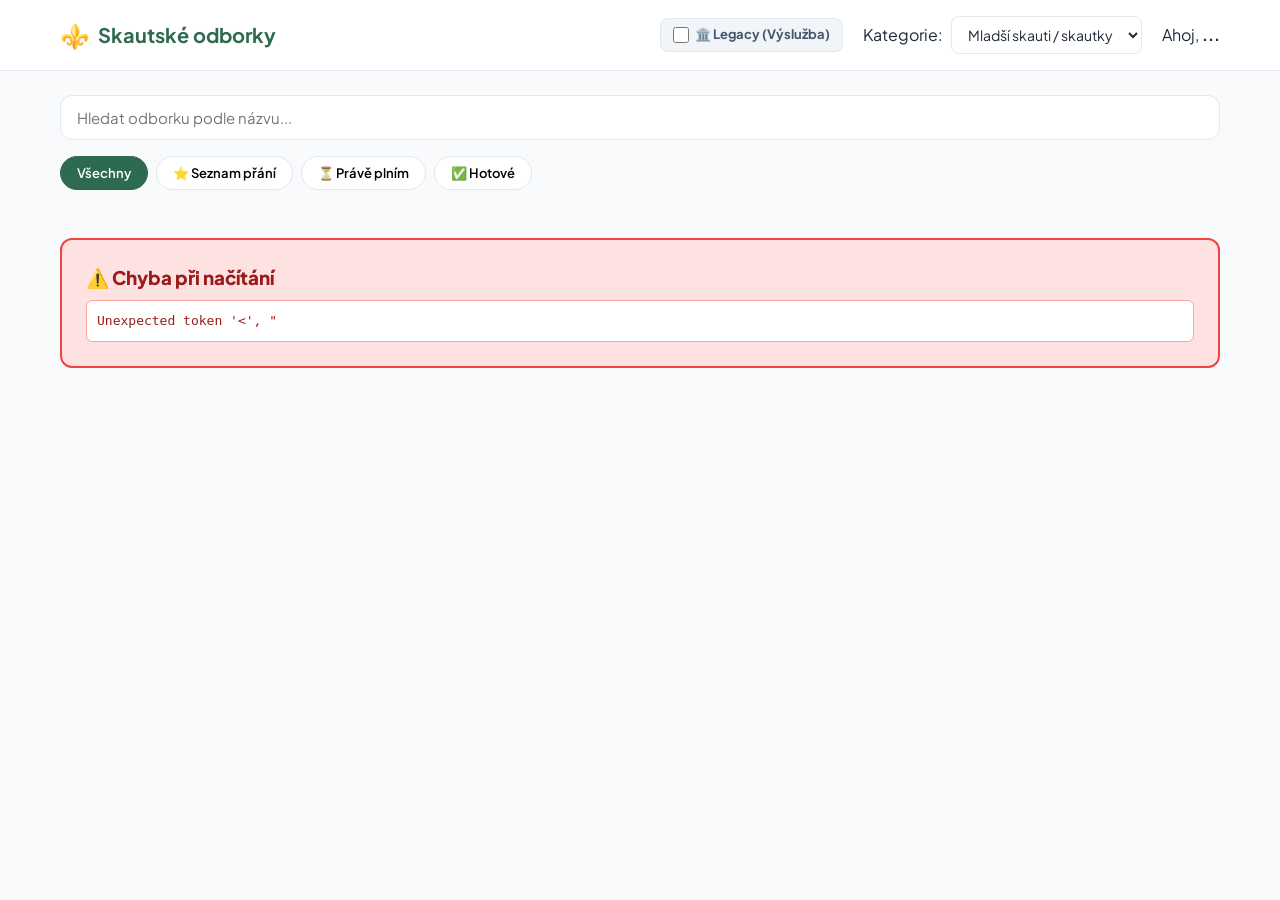
==== index.html @ be93667b "Totoje je první commit uz celkem fungujici stranky toto je list zatím fungujících funkci: 1. moznost" ====
<!DOCTYPE html>
<html lang="cs">
<head>
    <meta charset="UTF-8">
    <meta name="viewport" content="width=device-width, initial-scale=1.0">
    <title>Skautské odborky - Tracker</title>
    <link rel="stylesheet" href="style.css?v=6">
    <link rel="preconnect" href="https://fonts.googleapis.com">
    <link rel="preconnect" href="https://fonts.gstatic.com" crossorigin>
    <link href="https://fonts.googleapis.com/css2?family=Plus+Jakarta+Sans:wght@400;500;600;700;800&display=swap" rel="stylesheet">
</head>
<body>

    <!-- Horní lišta -->
    <header class="navbar">
        <div class="container nav-content">
            <div class="logo">
                <span class="logo-icon">⚜️</span>
                <h1>Skautské odborky</h1>
            </div>
            <div class="user-panel">
                <!-- Přepínač Legacy režimu -->
                <div class="legacy-switch">
                    <label class="toggle-label" title="Přepnout mezi aktivními odborkami a odborkami ve výslužbě">
                        <input type="checkbox" id="legacy-toggle"> 
                        <span class="legacy-toggle-text">🏛️ Legacy (Výslužba)</span>
                    </label>
                </div>
                <div class="age-selector">
                    <label for="age-group-select">Kategorie:</label>
                    <select id="age-group-select">
                        <option value="mladsi_skauti">Mladší skauti / skautky</option>
                        <option value="starsi_skauti">Starší skauti / skautky</option>
                        <option value="roveri">Roveři a rangers</option>
                    </select>
                </div>
                <div class="user-greeting">Ahoj, <strong id="username-display">...</strong></div>
            </div>
        </div>
    </header>

    <!-- Hlavní obsah a filtry -->
    <main class="container">
        <section class="controls-section">
            <div class="search-box">
                <input type="text" id="search-input" placeholder="Hledat odborku podle názvu...">
            </div>

            <!-- Filtr podle stavu -->
            <div class="filter-tabs" id="status-filters">
                <button class="tab-btn active" data-status="all">Všechny</button>
                <button class="tab-btn" data-status="chci_plnit">⭐ Seznam přání</button>
                <button class="tab-btn" data-status="plnim">⏳ Právě plním</button>
                <button class="tab-btn" data-status="splneno">✅ Hotové</button>
            </div>

            <!-- Filtr podle kategorie -->
            <div class="category-filters" id="category-filters">
                <!-- Generováno JS -->
            </div>
        </section>

        <!-- Mřížka odborek -->
        <section class="badges-grid" id="badges-grid">
            <div class="loading">Načítám data z databáze a katalogu...</div>
        </section>
    </main>

    <!-- Modální okno detailu odborky -->
    <div class="modal-overlay" id="badge-modal">
        <div class="modal-card">
            <button class="modal-close" id="modal-close-btn">&times;</button>
            
            <div class="modal-header">
                <div class="modal-badge-meta">
                    <img id="modal-badge-icon" src="" alt="" class="modal-badge-icon" style="display: none;">
                    <div>
                        <div class="modal-meta-top" style="display: flex; align-items: center; gap: 8px; flex-wrap: wrap; margin-bottom: 2px;">
                            <span class="category-pill" id="modal-badge-category"></span>
                            <a id="modal-methodology-link" href="#" target="_blank" class="modal-external-link" title="Zobrazit oficiální metodiku na odborky.skauting.cz">Oficiální web ↗</a>
                        </div>
                        <h2 id="modal-badge-title">Název odborky</h2>
                    </div>
                </div>
                <div class="modal-status-badge" id="modal-status-container">
                    <!-- Dynamický stav generovaný JS -->
                </div>
            </div>

            <p class="modal-description" id="modal-badge-desc"></p>

            <div class="modal-progress-summary">
                <div class="progress-box">
                    <span>Dokaž to: <strong id="dt-progress-text">0 / 0</strong></span>
                    <div class="progress-bar"><div class="progress-fill" id="dt-progress-bar"></div></div>
                </div>
                <div class="progress-box">
                    <span>Ukaž se: <strong id="us-progress-text">0 / 0</strong></span>
                    <div class="progress-bar"><div class="progress-fill" id="us-progress-bar"></div></div>
                </div>
            </div>

            <div class="modal-tasks-container">
                <!-- Dokaž to -->
                <div class="task-section">
                    <div class="task-section-header">
                        <h3>DOKAŽ TO <span>(hlavní podmínky)</span></h3>
                        <span class="req-label" id="dt-req-label"></span>
                    </div>
                    <ul class="task-list" id="dt-task-list"></ul>
                </div>

                <!-- Ukaž se -->
                <div class="task-section">
                    <div class="task-section-header">
                        <h3>UKAŽ SE <span>(doplňující podmínky)</span></h3>
                        <span class="req-label" id="us-req-label"></span>
                    </div>
                    <ul class="task-list" id="us-task-list"></ul>
                </div>
            </div>
        </div>
    </div>

    <script src="app.js?v=6"></script>
</body>
</html>
---- style.css ----
:root {
    --primary: #2d6a4f;
    --primary-hover: #1b4332;
    --text-main: #1f2937;
    --text-muted: #64748b;
    --bg-page: #f8fafc;
    --bg-card: #ffffff;
    --border: #e2e8f0;
    --radius: 12px;
    --shadow: 0 4px 6px -1px rgba(0, 0, 0, 0.05), 0 2px 4px -2px rgba(0, 0, 0, 0.05);

    /* Oficiální barvy 10 kategorií */
    --cat-umelecke: #d94e34;
    --cat-technicke: #7a3026;
    --cat-tabornicke: #2d7a5b;
    --cat-humanitni: #6b528e;
    --cat-prirodovedne: #489a6b;
    --cat-sluzba: #c83232;
    --cat-vodacke: #1d9dc7;
    --cat-sportovni: #2b5997;
    --cat-oddil: #d93d59;
    --cat-duchovni: #c99a3e;
}

* {
    box-sizing: border-box;
    margin: 0;
    padding: 0;
}

body {
    font-family: 'Plus Jakarta Sans', sans-serif;
    background-color: var(--bg-page);
    color: var(--text-main);
    line-height: 1.5;
    transition: background-color 0.35s ease;
}

.container {
    max-width: 1200px;
    margin: 0 auto;
    padding: 0 20px;
}

/* Navbar */
.navbar {
    background-color: var(--bg-card);
    border-bottom: 1px solid var(--border);
    padding: 16px 0;
    position: sticky;
    top: 0;
    z-index: 100;
}

.nav-content {
    display: flex;
    justify-content: space-between;
    align-items: center;
    flex-wrap: wrap;
    gap: 16px;
}

.logo {
    display: flex;
    align-items: center;
    gap: 8px;
}

.logo-icon {
    font-size: 24px;
}

.logo h1 {
    font-size: 20px;
    font-weight: 700;
    color: var(--primary);
}

.user-panel {
    display: flex;
    align-items: center;
    gap: 20px;
    flex-wrap: wrap;
}

.legacy-switch {
    background: #f1f5f9;
    border: 1px solid var(--border);
    padding: 6px 12px;
    border-radius: 8px;
    transition: all 0.2s;
}

.legacy-switch:hover {
    background: #e2e8f0;
}

.toggle-label {
    cursor: pointer;
    font-size: 13px;
    font-weight: 700;
    color: #475569;
    display: flex;
    align-items: center;
    gap: 6px;
}

.toggle-label input[type="checkbox"] {
    width: 16px;
    height: 16px;
    cursor: pointer;
    accent-color: #b45309;
}

body.legacy-mode-active {
    --primary: #92400e;
    --primary-hover: #78350f;
}

body.legacy-mode-active .navbar {
    border-bottom-color: #fde68a;
    background-color: #fffbeb;
}

.age-selector {
    display: flex;
    align-items: center;
    gap: 8px;
}

select, input[type="text"] {
    font-family: inherit;
    padding: 8px 12px;
    border: 1px solid var(--border);
    border-radius: 8px;
    background: #fff;
    color: var(--text-main);
    font-size: 14px;
    outline: none;
    transition: border-color 0.2s;
}

select:focus, input[type="text"]:focus {
    border-color: var(--primary);
}

/* Ovládací sekce */
.controls-section {
    padding: 24px 0 16px;
    display: flex;
    flex-direction: column;
    gap: 16px;
}

.search-box input {
    width: 100%;
    padding: 12px 16px;
    font-size: 15px;
    border-radius: var(--radius);
}

.filter-tabs {
    display: flex;
    gap: 8px;
    flex-wrap: wrap;
}

.tab-btn {
    font-family: inherit;
    background: #fff;
    border: 1px solid var(--border);
    padding: 8px 16px;
    border-radius: 20px;
    font-size: 13px;
    font-weight: 600;
    cursor: pointer;
    transition: all 0.2s;
}

.tab-btn:hover {
    border-color: var(--primary);
}

.tab-btn.active {
    background: var(--primary);
    color: #fff;
    border-color: var(--primary);
}

.category-filters {
    display: flex;
    gap: 6px;
    flex-wrap: wrap;
}

.cat-btn {
    font-family: inherit;
    background: #fff;
    border: 1px solid var(--border);
    padding: 6px 12px;
    border-radius: 20px;
    font-size: 12px;
    color: var(--text-muted);
    cursor: pointer;
    transition: all 0.2s;
    display: flex;
    align-items: center;
    gap: 6px;
}

.cat-btn::before {
    content: '';
    display: inline-block;
    width: 8px;
    height: 8px;
    border-radius: 50%;
    background: var(--cat-color, #94a3b8);
}

.cat-btn:hover, .cat-btn.active {
    background: var(--cat-bg, #f1f5f9);
    color: var(--cat-color, var(--primary));
    border-color: var(--cat-color, var(--primary));
    font-weight: 600;
}

/* Grid odborek */
.badges-grid {
    display: grid;
    grid-template-columns: repeat(auto-fill, minmax(280px, 1fr));
    gap: 20px;
    padding: 16px 0 60px;
}

.badge-card {
    background: var(--bg-card);
    border: 1px solid var(--border);
    border-top: 4px solid var(--badge-theme-color, var(--primary));
    border-radius: var(--radius);
    padding: 20px;
    box-shadow: var(--shadow);
    cursor: pointer;
    transition: transform 0.2s, box-shadow 0.2s;
    display: flex;
    flex-direction: column;
    justify-content: space-between;
    position: relative;
}

.badge-card.is-legacy {
    border-style: dashed;
    background: #fafaf9;
}

.badge-card:hover {
    transform: translateY(-3px);
    box-shadow: 0 10px 15px -3px rgba(0, 0, 0, 0.08);
}

.card-top {
    display: flex;
    justify-content: space-between;
    align-items: center;
    margin-bottom: 12px;
}

.card-top-right {
    display: flex;
    align-items: center;
    gap: 8px;
}

.card-header-main {
    display: flex;
    align-items: flex-start;
    gap: 14px;
    margin-bottom: 8px;
}

.badge-icon-img {
    width: 48px;
    height: 48px;
    object-fit: contain;
    flex-shrink: 0;
    border-radius: 8px;
    background: #f8fafc;
    padding: 2px;
    border: 1px solid var(--border);
}

.star-btn {
    background: none;
    border: none;
    font-size: 20px;
    line-height: 1;
    cursor: pointer;
    color: #cbd5e1;
    transition: transform 0.2s, color 0.2s;
    padding: 2px;
}

.star-btn:hover {
    transform: scale(1.25);
    color: #f59e0b;
}

.star-btn.active {
    color: #f59e0b;
}

.category-pill {
    display: inline-block;
    background: var(--badge-theme-bg, #f1f5f9);
    color: var(--badge-theme-color, var(--primary));
    font-size: 11px;
    font-weight: 700;
    padding: 4px 10px;
    border-radius: 6px;
}

.status-badge {
    font-size: 11px;
    font-weight: 700;
    padding: 3px 8px;
    border-radius: 4px;
}

.status-chci_plnit { background: #fef3c7; color: #b45309; }
.status-plnim { background: #e0f2fe; color: #0369a1; }
.status-splneno { background: #dcfce7; color: #15803d; }

.badge-card h3 {
    font-size: 16px;
    font-weight: 700;
    margin-bottom: 4px;
}

.badge-card p {
    font-size: 13px;
    color: var(--text-muted);
    margin-bottom: 16px;
    display: -webkit-box;
    -webkit-line-clamp: 2;
    -webkit-box-orient: vertical;
    overflow: hidden;
}

.progress-box {
    margin-top: 8px;
}

.progress-box span {
    display: flex;
    justify-content: space-between;
    font-size: 11px;
    color: var(--text-muted);
    margin-bottom: 4px;
}

.progress-bar {
    width: 100%;
    height: 6px;
    background: #e2e8f0;
    border-radius: 3px;
    overflow: hidden;
}

.progress-fill {
    height: 100%;
    background: var(--badge-theme-color, var(--primary));
    border-radius: 3px;
    transition: width 0.3s;
}

/* Modální okno */
.modal-overlay {
    position: fixed;
    top: 0;
    left: 0;
    width: 100%;
    height: 100%;
    background: rgba(15, 23, 42, 0.6);
    backdrop-filter: blur(4px);
    display: none;
    justify-content: center;
    align-items: center;
    z-index: 1000;
    padding: 20px;
}

.modal-overlay.open {
    display: flex;
}

.modal-card {
    background-color: var(--badge-theme-bg, #f8fafc);
    border-top: 6px solid var(--badge-theme-color, var(--primary));
    border-radius: 18px;
    width: 100%;
    max-width: 760px;
    max-height: 90vh;
    overflow-y: auto;
    padding: 32px;
    position: relative;
    box-shadow: 0 25px 50px -12px rgba(0, 0, 0, 0.25);
}

.modal-close {
    position: absolute;
    top: 20px;
    right: 20px;
    background: #fff;
    border: 1px solid var(--border);
    border-radius: 50%;
    width: 34px;
    height: 34px;
    display: flex;
    align-items: center;
    justify-content: center;
    font-size: 20px;
    cursor: pointer;
    color: var(--text-muted);
    transition: all 0.2s;
}

.modal-close:hover {
    background: #f1f5f9;
    color: var(--text-main);
}

.modal-header {
    display: flex;
    justify-content: space-between;
    align-items: center;
    flex-wrap: wrap;
    gap: 16px;
    margin-bottom: 16px;
    padding-right: 40px;
}

.modal-badge-meta {
    display: flex;
    align-items: center;
    gap: 16px;
}

.modal-badge-icon {
    width: 60px;
    height: 60px;
    object-fit: contain;
    flex-shrink: 0;
    border-radius: 10px;
    background: #ffffff;
    padding: 4px;
    border: 1px solid var(--border);
    box-shadow: 0 2px 4px rgba(0, 0, 0, 0.05);
}

/* Nenápadný proklik na oficiální metodiku */
.modal-external-link {
    font-size: 11px;
    font-weight: 600;
    color: var(--text-muted);
    text-decoration: none;
    background: rgba(0, 0, 0, 0.04);
    padding: 2px 8px;
    border-radius: 4px;
    border: 1px solid rgba(0, 0, 0, 0.05);
    transition: all 0.2s;
}

.modal-external-link:hover {
    color: var(--primary);
    background: rgba(0, 0, 0, 0.08);
    border-color: var(--primary);
}

.modal-badge-meta h2 {
    font-size: 24px;
    font-weight: 800;
    margin-top: 4px;
    color: #0f172a;
}

.modal-status-badge {
    display: flex;
    align-items: center;
    gap: 10px;
}

.modal-description {
    font-size: 14px;
    color: #475569;
    background: rgba(255, 255, 255, 0.7);
    border: 1px solid rgba(0, 0, 0, 0.05);
    padding: 14px 18px;
    border-radius: 10px;
    margin-bottom: 20px;
    line-height: 1.6;
}

.modal-progress-summary {
    display: grid;
    grid-template-columns: 1fr 1fr;
    gap: 16px;
    background: #ffffff;
    padding: 16px 20px;
    border-radius: 12px;
    border: 1px solid rgba(0, 0, 0, 0.06);
    box-shadow: 0 1px 3px rgba(0, 0, 0, 0.03);
    margin-bottom: 28px;
}

.task-section {
    margin-bottom: 28px;
}

.task-section-header {
    display: flex;
    justify-content: space-between;
    align-items: baseline;
    border-bottom: 2px solid rgba(0, 0, 0, 0.08);
    padding-bottom: 8px;
    margin-bottom: 14px;
}

.task-section-header h3 {
    font-size: 15px;
    font-weight: 800;
    letter-spacing: 0.5px;
}

.task-section-header h3 span {
    font-weight: 500;
    font-size: 13px;
    color: var(--text-muted);
}

.req-label {
    font-size: 12px;
    font-weight: 700;
    color: var(--badge-theme-color, var(--primary));
    background: #fff;
    padding: 2px 8px;
    border-radius: 6px;
    border: 1px solid rgba(0, 0, 0, 0.05);
}

.task-list {
    list-style: none;
    display: flex;
    flex-direction: column;
    gap: 10px;
}

.task-item {
    display: flex;
    align-items: flex-start;
    gap: 14px;
    padding: 14px 16px;
    background: #ffffff;
    border: 1px solid rgba(0, 0, 0, 0.06);
    border-radius: 10px;
    box-shadow: 0 1px 2px rgba(0, 0, 0, 0.02);
    transition: all 0.2s;
}

.task-item:hover {
    border-color: var(--badge-theme-color, var(--primary));
    transform: translateX(2px);
}

.task-item input[type="checkbox"] {
    margin-top: 3px;
    width: 20px;
    height: 20px;
    cursor: pointer;
    accent-color: var(--badge-theme-color, var(--primary));
    flex-shrink: 0;
}

.task-content {
    flex-grow: 1;
    display: flex;
    flex-direction: column;
    gap: 2px;
}

.task-header {
    display: flex;
    align-items: center;
    gap: 8px;
}

.task-badge-tag {
    display: inline-flex;
    align-items: center;
    justify-content: center;
    min-width: 22px;
    height: 22px;
    padding: 0 6px;
    font-size: 11px;
    font-weight: 800;
    border-radius: 6px;
    background: var(--badge-theme-bg, #f1f5f9);
    color: var(--badge-theme-color, var(--primary));
    border: 1px solid rgba(0, 0, 0, 0.08);
}

.task-title {
    font-size: 14px;
    font-weight: 700;
    color: #1e293b;
    cursor: pointer;
}

.task-body {
    font-size: 13px;
    color: #475569;
    line-height: 1.5;
    margin-top: 2px;
    cursor: pointer;
}

.task-item.completed {
    background: #f8fafc;
    opacity: 0.75;
}

.task-item.completed .task-title,
.task-item.completed .task-body {
    text-decoration: line-through;
    color: var(--text-muted);
}

/* Styly pro plánování jednotlivých úkolů (hvězdičky) */
.task-actions {
    display: flex;
    align-items: center;
    gap: 8px;
    flex-shrink: 0;
}

.task-plan-btn {
    background: #f1f5f9;
    border: 1px solid var(--border);
    border-radius: 6px;
    width: 28px;
    height: 28px;
    display: flex;
    align-items: center;
    justify-content: center;
    font-size: 14px;
    cursor: pointer;
    transition: all 0.2s;
    color: #94a3b8;
}

.task-plan-btn:hover {
    background: #e2e8f0;
    color: #b45309;
}

.task-plan-btn.active {
    background: #fef3c7;
    border-color: #f59e0b;
    color: #d97706;
}

.task-item.planned {
    border-left: 3px solid #f59e0b;
    background: #fffdf5;
}

.loading {
    padding: 40px;
    text-align: center;
    color: var(--text-muted);
}
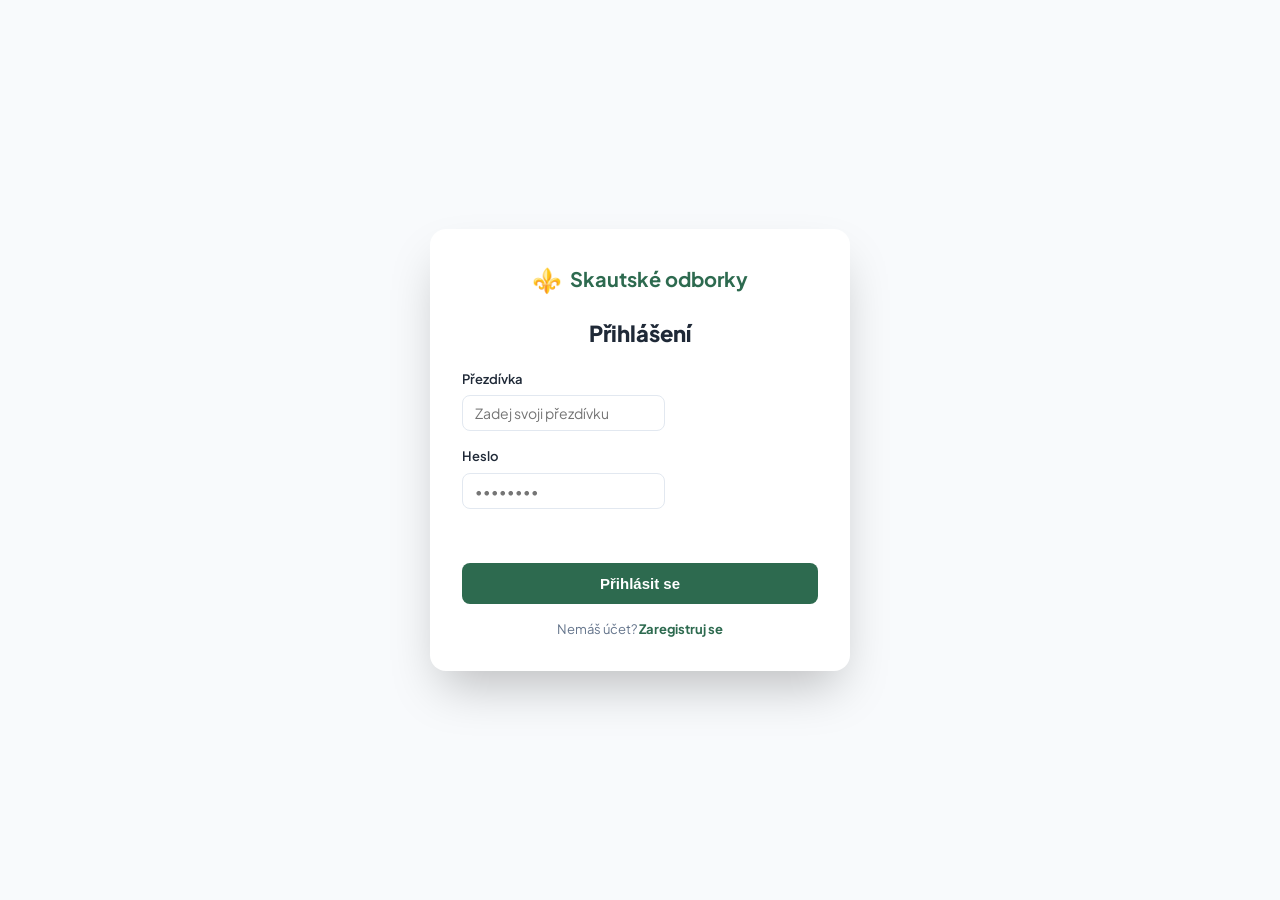
==== commit f05909e8: "Zmeny v teto verzy: Pridanani prihlasovani a ucty (zatim pouze zalozene mnou) Pridani dark modu Pres" ====
--- a/index.html
+++ b/index.html
@@ -3,125 +3,64 @@
 <head>
     <meta charset="UTF-8">
     <meta name="viewport" content="width=device-width, initial-scale=1.0">
-    <title>Skautské odborky - Tracker</title>
-    <link rel="stylesheet" href="style.css?v=6">
-    <link rel="preconnect" href="https://fonts.googleapis.com">
-    <link rel="preconnect" href="https://fonts.gstatic.com" crossorigin>
+    <title>Přihlášení - Skautské odborky</title>
+    <link rel="stylesheet" href="style.css">
     <link href="https://fonts.googleapis.com/css2?family=Plus+Jakarta+Sans:wght@400;500;600;700;800&display=swap" rel="stylesheet">
+    <style>
+        body { display: flex; justify-content: center; align-items: center; min-height: 100vh; margin: 0; background-color: var(--bg-page); }
+        .auth-overlay { position: static; background: transparent; backdrop-filter: none; width: 100%; padding: 20px; }
+    </style>
 </head>
 <body>
-
-    <!-- Horní lišta -->
-    <header class="navbar">
-        <div class="container nav-content">
-            <div class="logo">
+    <div class="auth-overlay">
+        <div class="auth-card" style="margin: 0 auto;">
+            <div class="logo" style="justify-content: center; margin-bottom: 20px;">
                 <span class="logo-icon">⚜️</span>
                 <h1>Skautské odborky</h1>
             </div>
-            <div class="user-panel">
-                <!-- Přepínač Legacy režimu -->
-                <div class="legacy-switch">
-                    <label class="toggle-label" title="Přepnout mezi aktivními odborkami a odborkami ve výslužbě">
-                        <input type="checkbox" id="legacy-toggle"> 
-                        <span class="legacy-toggle-text">🏛️ Legacy (Výslužba)</span>
-                    </label>
+
+            <!-- Přihlašovací formulář -->
+            <form id="login-form" class="auth-form">
+                <h2>Přihlášení</h2>
+                <div class="form-group">
+                    <label>Přezdívka</label>
+                    <input type="text" id="login-prezdivka" required placeholder="Zadej svoji přezdívku">
                 </div>
-                <div class="age-selector">
-                    <label for="age-group-select">Kategorie:</label>
-                    <select id="age-group-select">
+                <div class="form-group">
+                    <label>Heslo</label>
+                    <input type="password" id="login-password" required placeholder="••••••••">
+                </div>
+                <div class="auth-error" id="login-error"></div>
+                <button type="submit" class="auth-btn">Přihlásit se</button>
+                <p class="auth-switch">Nemáš účet? <a href="#" id="to-register">Zaregistruj se</a></p>
+            </form>
+
+            <!-- Registrační formulář -->
+            <form id="register-form" class="auth-form" style="display: none;">
+                <h2>Registrace</h2>
+                <div class="form-group">
+                    <label>Přezdívka</label>
+                    <input type="text" id="reg-name" required placeholder="Přezdívka">
+                </div>
+                <div class="form-group">
+                    <label>Heslo</label>
+                    <input type="password" id="reg-password" required placeholder="••••••••">
+                </div>
+                <div class="form-group">
+                    <label>Věková kategorie</label>
+                    <select id="reg-category">
                         <option value="mladsi_skauti">Mladší skauti / skautky</option>
-                        <option value="starsi_skauti">Starší skauti / skautky</option>
+                        <option value="starsi_skauti" selected>Starší skauti / skautky</option>
                         <option value="roveri">Roveři a rangers</option>
                     </select>
                 </div>
-                <div class="user-greeting">Ahoj, <strong id="username-display">...</strong></div>
-            </div>
-        </div>
-    </header>
-
-    <!-- Hlavní obsah a filtry -->
-    <main class="container">
-        <section class="controls-section">
-            <div class="search-box">
-                <input type="text" id="search-input" placeholder="Hledat odborku podle názvu...">
-            </div>
-
-            <!-- Filtr podle stavu -->
-            <div class="filter-tabs" id="status-filters">
-                <button class="tab-btn active" data-status="all">Všechny</button>
-                <button class="tab-btn" data-status="chci_plnit">⭐ Seznam přání</button>
-                <button class="tab-btn" data-status="plnim">⏳ Právě plním</button>
-                <button class="tab-btn" data-status="splneno">✅ Hotové</button>
-            </div>
-
-            <!-- Filtr podle kategorie -->
-            <div class="category-filters" id="category-filters">
-                <!-- Generováno JS -->
-            </div>
-        </section>
-
-        <!-- Mřížka odborek -->
-        <section class="badges-grid" id="badges-grid">
-            <div class="loading">Načítám data z databáze a katalogu...</div>
-        </section>
-    </main>
-
-    <!-- Modální okno detailu odborky -->
-    <div class="modal-overlay" id="badge-modal">
-        <div class="modal-card">
-            <button class="modal-close" id="modal-close-btn">&times;</button>
-            
-            <div class="modal-header">
-                <div class="modal-badge-meta">
-                    <img id="modal-badge-icon" src="" alt="" class="modal-badge-icon" style="display: none;">
-                    <div>
-                        <div class="modal-meta-top" style="display: flex; align-items: center; gap: 8px; flex-wrap: wrap; margin-bottom: 2px;">
-                            <span class="category-pill" id="modal-badge-category"></span>
-                            <a id="modal-methodology-link" href="#" target="_blank" class="modal-external-link" title="Zobrazit oficiální metodiku na odborky.skauting.cz">Oficiální web ↗</a>
-                        </div>
-                        <h2 id="modal-badge-title">Název odborky</h2>
-                    </div>
-                </div>
-                <div class="modal-status-badge" id="modal-status-container">
-                    <!-- Dynamický stav generovaný JS -->
-                </div>
-            </div>
-
-            <p class="modal-description" id="modal-badge-desc"></p>
-
-            <div class="modal-progress-summary">
-                <div class="progress-box">
-                    <span>Dokaž to: <strong id="dt-progress-text">0 / 0</strong></span>
-                    <div class="progress-bar"><div class="progress-fill" id="dt-progress-bar"></div></div>
-                </div>
-                <div class="progress-box">
-                    <span>Ukaž se: <strong id="us-progress-text">0 / 0</strong></span>
-                    <div class="progress-bar"><div class="progress-fill" id="us-progress-bar"></div></div>
-                </div>
-            </div>
-
-            <div class="modal-tasks-container">
-                <!-- Dokaž to -->
-                <div class="task-section">
-                    <div class="task-section-header">
-                        <h3>DOKAŽ TO <span>(hlavní podmínky)</span></h3>
-                        <span class="req-label" id="dt-req-label"></span>
-                    </div>
-                    <ul class="task-list" id="dt-task-list"></ul>
-                </div>
-
-                <!-- Ukaž se -->
-                <div class="task-section">
-                    <div class="task-section-header">
-                        <h3>UKAŽ SE <span>(doplňující podmínky)</span></h3>
-                        <span class="req-label" id="us-req-label"></span>
-                    </div>
-                    <ul class="task-list" id="us-task-list"></ul>
-                </div>
-            </div>
+                <div class="auth-error" id="reg-error"></div>
+                <button type="submit" class="auth-btn">Založit účet</button>
+                <p class="auth-switch">Už máš účet? <a href="#" id="to-login">Přihlas se</a></p>
+            </form>
         </div>
     </div>
 
-    <script src="app.js?v=6"></script>
+    <script src="auth.js"></script>
 </body>
 </html>
--- a/style.css
+++ b/style.css
@@ -42,7 +42,114 @@
     padding: 0 20px;
 }
 
-/* Navbar */
+/* =========================================
+   ZÁKLADNÍ FORMULÁŘOVÉ PRVKY
+========================================= */
+select, input[type="text"], input[type="password"] {
+    font-family: inherit;
+    padding: 8px 12px;
+    border: 1px solid var(--border);
+    border-radius: 8px;
+    background: #fff;
+    color: var(--text-main);
+    font-size: 14px;
+    outline: none;
+    transition: border-color 0.2s;
+}
+
+select:focus, input[type="text"]:focus, input[type="password"]:focus {
+    border-color: var(--primary);
+}
+
+/* =========================================
+   PŘIHLAŠOVÁNÍ & REGISTRACE (auth)
+========================================= */
+.auth-overlay {
+    position: fixed;
+    top: 0;
+    left: 0;
+    width: 100%;
+    height: 100%;
+    background: rgba(15, 23, 42, 0.75);
+    backdrop-filter: blur(6px);
+    display: flex;
+    justify-content: center;
+    align-items: center;
+    z-index: 2000;
+    padding: 20px;
+}
+
+.auth-card {
+    background: #ffffff;
+    border-radius: 16px;
+    width: 100%;
+    max-width: 420px;
+    padding: 32px;
+    box-shadow: 0 25px 50px -12px rgba(0, 0, 0, 0.25);
+}
+
+.auth-form h2 {
+    font-size: 22px;
+    font-weight: 800;
+    margin-bottom: 20px;
+    color: var(--text-main);
+    text-align: center;
+}
+
+.form-group {
+    margin-bottom: 16px;
+}
+
+.form-group label {
+    display: block;
+    font-size: 13px;
+    font-weight: 600;
+    margin-bottom: 6px;
+    color: var(--text-main);
+}
+
+.auth-btn {
+    width: 100%;
+    background: var(--primary);
+    color: #fff;
+    border: none;
+    padding: 12px;
+    border-radius: 8px;
+    font-weight: 700;
+    font-size: 15px;
+    cursor: pointer;
+    transition: background 0.2s;
+    margin-top: 8px;
+}
+
+.auth-btn:hover {
+    background: var(--primary-hover);
+}
+
+.auth-error {
+    color: #dc2626;
+    font-size: 13px;
+    margin-bottom: 12px;
+    text-align: center;
+    min-height: 18px;
+}
+
+.auth-switch {
+    text-align: center;
+    font-size: 13px;
+    color: var(--text-muted);
+    margin-top: 16px;
+}
+
+.auth-switch a {
+    color: var(--primary);
+    text-decoration: none;
+    font-weight: 700;
+}
+
+/* =========================================
+   NAVIGACE & HORNÍ LIŠTA
+========================================= */
 .navbar {
     background-color: var(--bg-card);
     border-bottom: 1px solid var(--border);
@@ -122,29 +229,42 @@
     background-color: #fffbeb;
 }
 
-.age-selector {
-    display: flex;
-    align-items: center;
-    gap: 8px;
-}
-
-select, input[type="text"] {
-    font-family: inherit;
-    padding: 8px 12px;
+.settings-btn {
+    background: #f1f5f9;
     border: 1px solid var(--border);
+    color: #475569;
+    padding: 6px 12px;
     border-radius: 8px;
-    background: #fff;
-    color: var(--text-main);
-    font-size: 14px;
-    outline: none;
-    transition: border-color 0.2s;
-}
-
-select:focus, input[type="text"]:focus {
-    border-color: var(--primary);
-}
-
-/* Ovládací sekce */
+    font-size: 13px;
+    font-weight: 700;
+    cursor: pointer;
+    transition: all 0.2s;
+}
+
+.settings-btn:hover {
+    background: #e2e8f0;
+    color: var(--text-main);
+}
+
+.logout-btn {
+    background: #fee2e2;
+    border: 1px solid #fca5a5;
+    color: #991b1b;
+    padding: 6px 12px;
+    border-radius: 8px;
+    font-size: 13px;
+    font-weight: 700;
+    cursor: pointer;
+    transition: all 0.2s;
+}
+
+.logout-btn:hover {
+    background: #fecaca;
+}
+
+/* =========================================
+   FILTRY A OVLÁDÁNÍ
+========================================= */
 .controls-section {
     padding: 24px 0 16px;
     display: flex;
@@ -224,7 +344,9 @@
     font-weight: 600;
 }
 
-/* Grid odborek */
+/* =========================================
+   MŘÍŽKA ODBOREK (Grid)
+========================================= */
 .badges-grid {
     display: grid;
     grid-template-columns: repeat(auto-fill, minmax(280px, 1fr));
@@ -372,7 +494,9 @@
     transition: width 0.3s;
 }
 
-/* Modální okno */
+/* =========================================
+   MODÁLNÍ OKNA (Detail a Nastavení)
+========================================= */
 .modal-overlay {
     position: fixed;
     top: 0;
@@ -456,7 +580,6 @@
     box-shadow: 0 2px 4px rgba(0, 0, 0, 0.05);
 }
 
-/* Nenápadný proklik na oficiální metodiku */
 .modal-external-link {
     font-size: 11px;
     font-weight: 600;
@@ -479,7 +602,7 @@
     font-size: 24px;
     font-weight: 800;
     margin-top: 4px;
-    color: #0f172a;
+    color: var(--text-main);
 }
 
 .modal-status-badge {
@@ -490,7 +613,7 @@
 
 .modal-description {
     font-size: 14px;
-    color: #475569;
+    color: var(--text-main);
     background: rgba(255, 255, 255, 0.7);
     border: 1px solid rgba(0, 0, 0, 0.05);
     padding: 14px 18px;
@@ -511,6 +634,9 @@
     margin-bottom: 28px;
 }
 
+/* =========================================
+   ÚKOLY V MODALU (Task list)
+========================================= */
 .task-section {
     margin-bottom: 28px;
 }
@@ -610,13 +736,13 @@
 .task-title {
     font-size: 14px;
     font-weight: 700;
-    color: #1e293b;
+    color: var(--text-main);
     cursor: pointer;
 }
 
 .task-body {
     font-size: 13px;
-    color: #475569;
+    color: var(--text-muted);
     line-height: 1.5;
     margin-top: 2px;
     cursor: pointer;
@@ -633,7 +759,6 @@
     color: var(--text-muted);
 }
 
-/* Styly pro plánování jednotlivých úkolů (hvězdičky) */
 .task-actions {
     display: flex;
     align-items: center;
@@ -676,4 +801,127 @@
     padding: 40px;
     text-align: center;
     color: var(--text-muted);
+}
+
+/* =========================================
+   TMAVÝ REŽIM (Dark Mode)
+========================================= */
+body.dark-mode {
+    --bg-page: #0f172a;
+    --bg-card: #1e293b;
+    --text-main: #f8fafc;
+    --text-muted: #94a3b8;
+    --border: #334155;
+    
+    background-color: var(--bg-page);
+    color: var(--text-main);
+}
+
+body.dark-mode .auth-card,
+body.dark-mode .modal-card,
+body.dark-mode .badge-card,
+body.dark-mode .navbar,
+body.dark-mode .task-item,
+body.dark-mode select,
+body.dark-mode input[type="text"],
+body.dark-mode input[type="password"] {
+    background-color: var(--bg-card);
+    color: var(--text-main);
+    border-color: var(--border);
+}
+
+/* Ponechání barevných horních linek na kartách a modalech v dark módu */
+body.dark-mode .badge-card,
+body.dark-mode .modal-card {
+    border-top-color: var(--badge-theme-color, var(--primary));
+}
+
+body.dark-mode .navbar {
+    background-color: #0f172a;
+}
+
+body.dark-mode .badge-card.is-legacy {
+    background-color: #1a2234;
+}
+
+body.dark-mode .tab-btn,
+body.dark-mode .cat-btn,
+body.dark-mode .settings-btn,
+body.dark-mode .legacy-switch,
+body.dark-mode .task-plan-btn {
+    background-color: var(--bg-card);
+    color: var(--text-main);
+    border-color: var(--border);
+}
+
+body.dark-mode .tab-btn.active {
+    background-color: var(--primary);
+    border-color: var(--primary);
+    color: white;
+}
+
+body.dark-mode .tab-btn:hover,
+body.dark-mode .cat-btn:hover,
+body.dark-mode .settings-btn:hover,
+body.dark-mode .legacy-switch:hover {
+    background-color: #334155;
+}
+
+body.dark-mode .toggle-label {
+    color: var(--text-main);
+}
+
+body.dark-mode .modal-description {
+    background: rgba(0, 0, 0, 0.2);
+    color: #cbd5e1;
+    border-color: var(--border);
+}
+
+body.dark-mode .modal-progress-summary {
+    background: #1e293b;
+    border-color: var(--border);
+}
+
+body.dark-mode .modal-close {
+    background: var(--bg-card);
+    border-color: var(--border);
+}
+
+body.dark-mode .modal-close:hover {
+    background: var(--border);
+}
+
+body.dark-mode .req-label {
+    background: var(--bg-card);
+    border-color: var(--border);
+}
+
+body.dark-mode .task-item.completed {
+    background: #0f172a;
+    opacity: 0.6;
+}
+
+body.dark-mode .task-item.planned {
+    background: #27272a;
+    border-left-color: #d97706;
+}
+
+body.dark-mode .task-plan-btn.active {
+    background: #451a03;
+    border-color: #d97706;
+    color: #fbbf24;
+}
+
+body.dark-mode .modal-badge-meta h2 {
+    color: var(--text-main);
+}
+
+body.dark-mode .progress-bar {
+    background: #334155;
+}
+
+body.dark-mode select:focus, 
+body.dark-mode input[type="text"]:focus, 
+body.dark-mode input[type="password"]:focus {
+    border-color: var(--primary);
 }
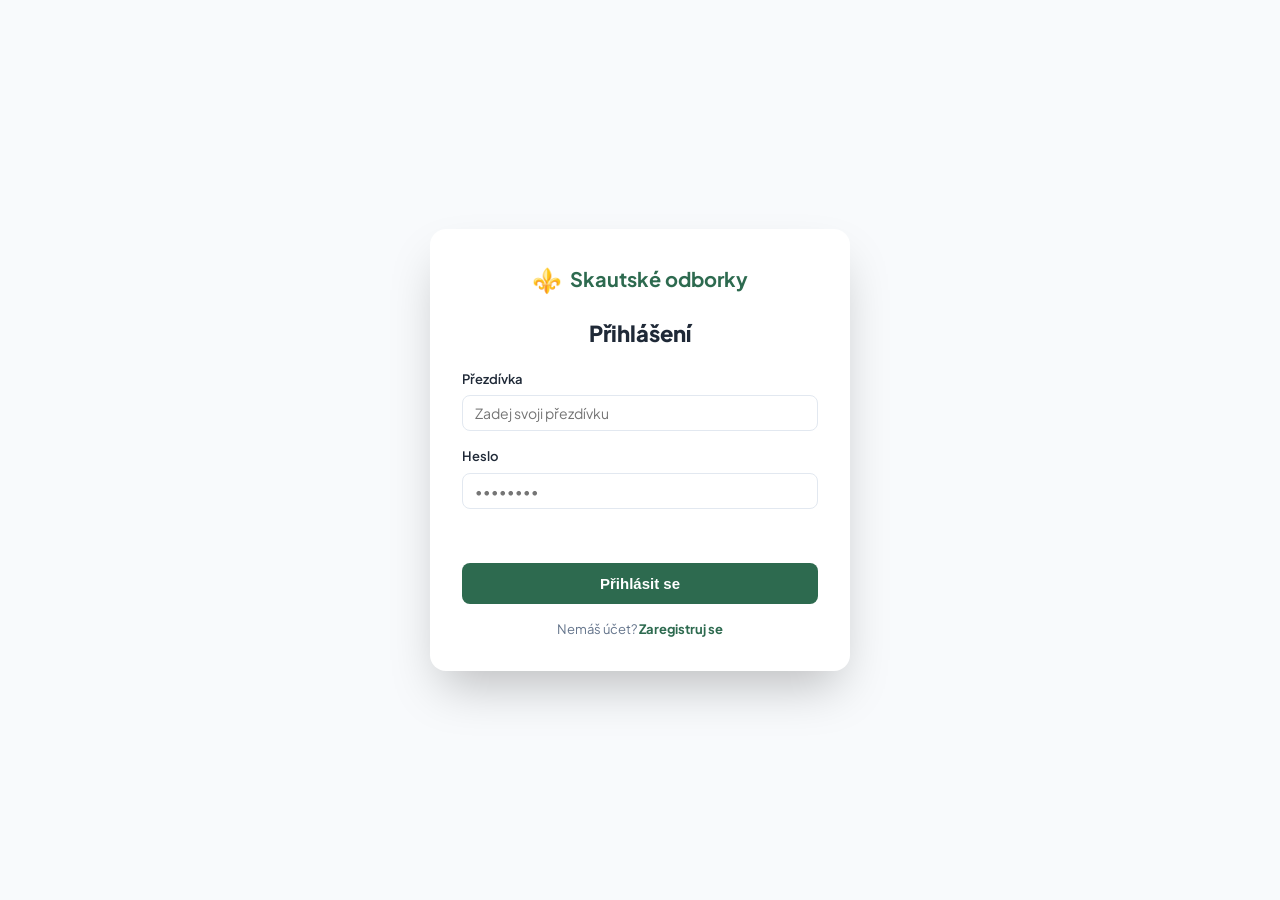
==== commit 67026c4b: "Posledni uprava skupiny (nastaveni skupiny)" ====
--- a/index.html
+++ b/index.html
@@ -6,15 +6,11 @@
     <title>Přihlášení - Skautské odborky</title>
     <link rel="stylesheet" href="style.css">
     <link href="https://fonts.googleapis.com/css2?family=Plus+Jakarta+Sans:wght@400;500;600;700;800&display=swap" rel="stylesheet">
-    <style>
-        body { display: flex; justify-content: center; align-items: center; min-height: 100vh; margin: 0; background-color: var(--bg-page); }
-        .auth-overlay { position: static; background: transparent; backdrop-filter: none; width: 100%; padding: 20px; }
-    </style>
 </head>
-<body>
-    <div class="auth-overlay">
-        <div class="auth-card" style="margin: 0 auto;">
-            <div class="logo" style="justify-content: center; margin-bottom: 20px;">
+<body class="flex justify-center items-center min-h-100vh m-0">
+    <div class="auth-overlay static-overlay w-100 p-20">
+        <div class="auth-card m-auto">
+            <div class="logo justify-center mb-20">
                 <span class="logo-icon">⚜️</span>
                 <h1>Skautské odborky</h1>
             </div>
@@ -24,11 +20,11 @@
                 <h2>Přihlášení</h2>
                 <div class="form-group">
                     <label>Přezdívka</label>
-                    <input type="text" id="login-prezdivka" required placeholder="Zadej svoji přezdívku">
+                    <input type="text" id="login-prezdivka" required placeholder="Zadej svoji přezdívku" class="w-100">
                 </div>
                 <div class="form-group">
                     <label>Heslo</label>
-                    <input type="password" id="login-password" required placeholder="••••••••">
+                    <input type="password" id="login-password" required placeholder="••••••••" class="w-100">
                 </div>
                 <div class="auth-error" id="login-error"></div>
                 <button type="submit" class="auth-btn">Přihlásit se</button>
@@ -36,19 +32,19 @@
             </form>
 
             <!-- Registrační formulář -->
-            <form id="register-form" class="auth-form" style="display: none;">
+            <form id="register-form" class="auth-form hidden">
                 <h2>Registrace</h2>
                 <div class="form-group">
                     <label>Přezdívka</label>
-                    <input type="text" id="reg-name" required placeholder="Přezdívka">
+                    <input type="text" id="reg-name" required placeholder="Přezdívka" class="w-100">
                 </div>
                 <div class="form-group">
                     <label>Heslo</label>
-                    <input type="password" id="reg-password" required placeholder="••••••••">
+                    <input type="password" id="reg-password" required placeholder="••••••••" class="w-100">
                 </div>
                 <div class="form-group">
                     <label>Věková kategorie</label>
-                    <select id="reg-category">
+                    <select id="reg-category" class="w-100">
                         <option value="mladsi_skauti">Mladší skauti / skautky</option>
                         <option value="starsi_skauti" selected>Starší skauti / skautky</option>
                         <option value="roveri">Roveři a rangers</option>
@@ -63,4 +59,4 @@
 
     <script src="auth.js"></script>
 </body>
-</html>+</html>
--- a/style.css
+++ b/style.css
@@ -1,3 +1,4 @@
+
 :root {
     --primary: #2d6a4f;
     --primary-hover: #1b4332;
@@ -22,11 +23,7 @@
     --cat-duchovni: #c99a3e;
 }
 
-* {
-    box-sizing: border-box;
-    margin: 0;
-    padding: 0;
-}
+* { box-sizing: border-box; margin: 0; padding: 0; }
 
 body {
     font-family: 'Plus Jakarta Sans', sans-serif;
@@ -36,11 +33,126 @@
     transition: background-color 0.35s ease;
 }
 
-.container {
-    max-width: 1200px;
-    margin: 0 auto;
-    padding: 0 20px;
-}
+.container { max-width: 1200px; margin: 0 auto; padding: 0 20px; }
+
+/* =========================================
+   UTILITY TŘÍDY
+========================================= */
+.flex { display: flex; }
+.flex-col { display: flex; flex-direction: column; }
+.items-center { align-items: center; }
+.items-start { align-items: flex-start; }
+.items-baseline { align-items: baseline; }
+.justify-between { justify-content: space-between; }
+.justify-center { justify-content: center; }
+.flex-wrap { flex-wrap: wrap; }
+.flex-grow { flex-grow: 1; }
+.flex-shrink-0 { flex-shrink: 0; }
+
+.flex-between-start { display: flex; justify-content: space-between; align-items: flex-start; flex-wrap: wrap; gap: 16px; }
+.flex-between { display: flex; justify-content: space-between; align-items: center; flex-wrap: wrap; gap: 16px; }
+
+.gap-2 { gap: 2px; }
+.gap-6 { gap: 6px; }
+.gap-8 { gap: 8px; }
+.gap-10 { gap: 10px; }
+.gap-12 { gap: 12px; }
+.gap-14 { gap: 14px; }
+.gap-16 { gap: 16px; }
+.gap-20 { gap: 20px; }
+.gap-24 { gap: 24px; }
+
+.m-auto { margin: 0 auto; }
+.mt-2 { margin-top: 2px; }
+.mt-3 { margin-top: 3px; }
+.mt-4 { margin-top: 4px; }
+.mt-6 { margin-top: 6px; }
+.mt-8 { margin-top: 8px; }
+.mt-12 { margin-top: 12px; }
+.mt-16 { margin-top: 16px; }
+.mt-24 { margin-top: 24px; }
+.mb-0 { margin-bottom: 0; }
+.mb-2 { margin-bottom: 2px; }
+.mb-4 { margin-bottom: 4px; }
+.mb-6 { margin-bottom: 6px; }
+.mb-8 { margin-bottom: 8px; }
+.mb-12 { margin-bottom: 12px; }
+.mb-14 { margin-bottom: 14px; }
+.mb-16 { margin-bottom: 16px; }
+.mb-20 { margin-bottom: 20px; }
+.mb-24 { margin-bottom: 24px; }
+.mb-28 { margin-bottom: 28px; }
+.my-24 { margin: 24px 0; }
+.pt-32 { padding-top: 32px; }
+.p-8 { padding: 8px; }
+.p-10 { padding: 10px; }
+.p-12 { padding: 12px; }
+.p-16 { padding: 16px; }
+.px-16 { padding: 0 16px; }
+.px-12 { padding: 0 12px; }
+.py-8 { padding: 8px 0; }
+.py-12 { padding: 12px 0; }
+
+.w-100 { width: 100%; }
+.w-auto { width: auto; }
+.min-h-18 { min-height: 18px; }
+.min-h-100vh { min-height: 100vh; }
+
+.text-center { text-align: center; }
+.text-left { text-align: left; }
+.text-main { color: var(--text-main); }
+.text-muted { color: var(--text-muted); }
+.text-primary { color: var(--primary); }
+.text-success { color: #15803d; }
+.text-warning { color: #b45309; }
+.text-danger { color: #dc2626; }
+.text-info { color: #0369a1; }
+.text-white { color: white; }
+
+.font-10 { font-size: 10px; }
+.font-11 { font-size: 11px; }
+.font-12 { font-size: 12px; }
+.font-13 { font-size: 13px; }
+.font-14 { font-size: 14px; }
+.font-15 { font-size: 15px; }
+.font-16 { font-size: 16px; }
+.font-18 { font-size: 18px; }
+.font-20 { font-size: 20px; }
+.font-22 { font-size: 22px; }
+.font-24 { font-size: 24px; }
+
+.font-bold { font-weight: bold; }
+.font-500 { font-weight: 500; }
+.font-600 { font-weight: 600; }
+.font-700 { font-weight: 700; }
+.font-800 { font-weight: 800; }
+
+.bg-transparent { background: transparent; }
+.bg-primary { background: var(--primary); }
+.bg-card { background: var(--bg-card); }
+.bg-success-light { background: #dcfce7; }
+.bg-warning-light { background: #fef3c7; }
+.bg-info-light { background: #e0f2fe; }
+
+.border-0 { border: 0; }
+.border-transparent { border-color: transparent; }
+.border-top-1 { border-top: 1px solid var(--border); }
+.rounded-8 { border-radius: 8px; }
+.rounded-6 { border-radius: 6px; }
+.rounded-4 { border-radius: 4px; }
+
+.cursor-pointer { cursor: pointer; }
+.cursor-default { cursor: default; }
+.no-underline { text-decoration: none; }
+.hidden { display: none !important; }
+.block { display: block; }
+.inline-block { display: inline-block; }
+.relative { position: relative; }
+.absolute { position: absolute; }
+.top-0 { top: 0; }
+.left-0 { left: 0; }
+.h-100 { height: 100%; }
+.overflow-hidden { overflow: hidden; }
 
 /* =========================================
    ZÁKLADNÍ FORMULÁŘOVÉ PRVKY
@@ -61,23 +173,29 @@
     border-color: var(--primary);
 }
 
+.custom-textarea {
+    width: 100%;
+    height: 80px;
+    padding: 8px;
+    border: 1px solid var(--border);
+    border-radius: 8px;
+    resize: vertical;
+    background: transparent;
+    color: inherit;
+}
+
 /* =========================================
    PŘIHLAŠOVÁNÍ & REGISTRACE (auth)
 ========================================= */
 .auth-overlay {
     position: fixed;
-    top: 0;
-    left: 0;
-    width: 100%;
-    height: 100%;
+    top: 0; left: 0; width: 100%; height: 100%;
     background: rgba(15, 23, 42, 0.75);
     backdrop-filter: blur(6px);
-    display: flex;
-    justify-content: center;
-    align-items: center;
-    z-index: 2000;
-    padding: 20px;
-}
+    display: flex; justify-content: center; align-items: center;
+    z-index: 2000; padding: 20px;
+}
+.auth-overlay.static-overlay { position: static; background: transparent; backdrop-filter: none; }
 
 .auth-card {
     background: #ffffff;
@@ -88,720 +206,201 @@
     box-shadow: 0 25px 50px -12px rgba(0, 0, 0, 0.25);
 }
 
-.auth-form h2 {
-    font-size: 22px;
-    font-weight: 800;
-    margin-bottom: 20px;
-    color: var(--text-main);
-    text-align: center;
-}
-
-.form-group {
-    margin-bottom: 16px;
-}
-
-.form-group label {
-    display: block;
-    font-size: 13px;
-    font-weight: 600;
-    margin-bottom: 6px;
-    color: var(--text-main);
-}
+.auth-form h2 { font-size: 22px; font-weight: 800; margin-bottom: 20px; text-align: center; }
+.form-group { margin-bottom: 16px; }
+.form-group label { display: block; font-size: 13px; font-weight: 600; margin-bottom: 6px; }
 
 .auth-btn {
-    width: 100%;
-    background: var(--primary);
-    color: #fff;
-    border: none;
-    padding: 12px;
-    border-radius: 8px;
-    font-weight: 700;
-    font-size: 15px;
-    cursor: pointer;
-    transition: background 0.2s;
-    margin-top: 8px;
-}
-
-.auth-btn:hover {
-    background: var(--primary-hover);
-}
-
-.auth-error {
-    color: #dc2626;
-    font-size: 13px;
-    margin-bottom: 12px;
-    text-align: center;
-    min-height: 18px;
-}
-
-.auth-switch {
-    text-align: center;
-    font-size: 13px;
-    color: var(--text-muted);
-    margin-top: 16px;
-}
-
-.auth-switch a {
-    color: var(--primary);
-    text-decoration: none;
-    font-weight: 700;
-}
+    width: 100%; background: var(--primary); color: #fff; border: none;
+    padding: 12px; border-radius: 8px; font-weight: 700; font-size: 15px;
+    cursor: pointer; transition: background 0.2s; margin-top: 8px;
+}
+.auth-btn:hover { background: var(--primary-hover); }
+
+.auth-error { color: #dc2626; font-size: 13px; margin-bottom: 12px; text-align: center; min-height: 18px; }
+.auth-switch { text-align: center; font-size: 13px; color: var(--text-muted); margin-top: 16px; }
+.auth-switch a { color: var(--primary); text-decoration: none; font-weight: 700; }
 
 /* =========================================
    NAVIGACE & HORNÍ LIŠTA
 ========================================= */
-.navbar {
-    background-color: var(--bg-card);
-    border-bottom: 1px solid var(--border);
-    padding: 16px 0;
-    position: sticky;
-    top: 0;
-    z-index: 100;
-}
-
-.nav-content {
-    display: flex;
-    justify-content: space-between;
-    align-items: center;
-    flex-wrap: wrap;
-    gap: 16px;
-}
-
-.logo {
-    display: flex;
-    align-items: center;
-    gap: 8px;
-}
-
-.logo-icon {
-    font-size: 24px;
-}
-
-.logo h1 {
-    font-size: 20px;
-    font-weight: 700;
-    color: var(--primary);
-}
-
-.user-panel {
-    display: flex;
-    align-items: center;
-    gap: 20px;
-    flex-wrap: wrap;
-}
-
-.legacy-switch {
-    background: #f1f5f9;
-    border: 1px solid var(--border);
-    padding: 6px 12px;
-    border-radius: 8px;
-    transition: all 0.2s;
-}
-
-.legacy-switch:hover {
-    background: #e2e8f0;
-}
-
-.toggle-label {
-    cursor: pointer;
-    font-size: 13px;
-    font-weight: 700;
-    color: #475569;
-    display: flex;
-    align-items: center;
-    gap: 6px;
-}
-
-.toggle-label input[type="checkbox"] {
-    width: 16px;
-    height: 16px;
-    cursor: pointer;
-    accent-color: #b45309;
-}
-
-body.legacy-mode-active {
-    --primary: #92400e;
-    --primary-hover: #78350f;
-}
-
-body.legacy-mode-active .navbar {
-    border-bottom-color: #fde68a;
-    background-color: #fffbeb;
-}
+.navbar { background-color: var(--bg-card); border-bottom: 1px solid var(--border); padding: 16px 0; position: sticky; top: 0; z-index: 100; }
+.nav-content { display: flex; justify-content: space-between; align-items: center; flex-wrap: wrap; gap: 16px; }
+.logo { display: flex; align-items: center; gap: 8px; }
+.logo-icon { font-size: 24px; }
+.logo h1 { font-size: 20px; font-weight: 700; color: var(--primary); }
+.user-panel { display: flex; align-items: center; gap: 20px; flex-wrap: wrap; }
+
+.legacy-switch { background: #f1f5f9; border: 1px solid var(--border); padding: 6px 12px; border-radius: 8px; transition: all 0.2s; }
+.legacy-switch:hover { background: #e2e8f0; }
+
+.toggle-label { cursor: pointer; font-size: 13px; font-weight: 700; color: #475569; display: flex; align-items: center; gap: 6px; }
+.toggle-label input[type="checkbox"] { width: 16px; height: 16px; cursor: pointer; accent-color: #b45309; }
+.large-toggle input[type="checkbox"] { width: 18px; height: 18px; }
+
+body.legacy-mode-active { --primary: #92400e; --primary-hover: #78350f; }
+body.legacy-mode-active .navbar { border-bottom-color: #fde68a; background-color: #fffbeb; }
 
 .settings-btn {
-    background: #f1f5f9;
-    border: 1px solid var(--border);
-    color: #475569;
-    padding: 6px 12px;
-    border-radius: 8px;
-    font-size: 13px;
-    font-weight: 700;
-    cursor: pointer;
-    transition: all 0.2s;
-}
-
-.settings-btn:hover {
-    background: #e2e8f0;
-    color: var(--text-main);
-}
+    background: #f1f5f9; border: 1px solid var(--border); color: #475569;
+    padding: 6px 12px; border-radius: 8px; font-size: 13px; font-weight: 700;
+    cursor: pointer; transition: all 0.2s; display: inline-block; text-align: center;
+}
+.settings-btn:hover { background: #e2e8f0; color: var(--text-main); }
+.settings-btn-primary { background: var(--primary); color: white; border: none; }
+.settings-btn-primary:hover { background: var(--primary-hover); color: white; }
+.settings-btn-outline { border-color: var(--primary); color: var(--primary); }
 
 .logout-btn {
-    background: #fee2e2;
-    border: 1px solid #fca5a5;
-    color: #991b1b;
-    padding: 6px 12px;
-    border-radius: 8px;
-    font-size: 13px;
-    font-weight: 700;
-    cursor: pointer;
-    transition: all 0.2s;
-}
-
-.logout-btn:hover {
-    background: #fecaca;
-}
+    background: #fee2e2; border: 1px solid #fca5a5; color: #991b1b;
+    padding: 6px 12px; border-radius: 8px; font-size: 13px; font-weight: 700;
+    cursor: pointer; transition: all 0.2s; display: inline-block; text-align: center;
+}
+.logout-btn:hover { background: #fecaca; }
 
 /* =========================================
    FILTRY A OVLÁDÁNÍ
 ========================================= */
-.controls-section {
-    padding: 24px 0 16px;
-    display: flex;
-    flex-direction: column;
-    gap: 16px;
-}
-
-.search-box input {
-    width: 100%;
-    padding: 12px 16px;
-    font-size: 15px;
-    border-radius: var(--radius);
-}
-
-.filter-tabs {
-    display: flex;
-    gap: 8px;
-    flex-wrap: wrap;
-}
+.controls-section { padding: 24px 0 16px; display: flex; flex-direction: column; gap: 16px; }
+.search-box input { width: 100%; padding: 12px 16px; font-size: 15px; border-radius: var(--radius); }
+.filter-tabs { display: flex; gap: 8px; flex-wrap: wrap; }
 
 .tab-btn {
-    font-family: inherit;
-    background: #fff;
-    border: 1px solid var(--border);
-    padding: 8px 16px;
-    border-radius: 20px;
-    font-size: 13px;
-    font-weight: 600;
-    cursor: pointer;
-    transition: all 0.2s;
-}
-
-.tab-btn:hover {
-    border-color: var(--primary);
-}
-
-.tab-btn.active {
-    background: var(--primary);
-    color: #fff;
-    border-color: var(--primary);
-}
-
-.category-filters {
-    display: flex;
-    gap: 6px;
-    flex-wrap: wrap;
-}
-
+    font-family: inherit; background: #fff; border: 1px solid var(--border);
+    padding: 8px 16px; border-radius: 20px; font-size: 13px; font-weight: 600;
+    cursor: pointer; transition: all 0.2s;
+}
+.tab-btn:hover { border-color: var(--primary); }
+.tab-btn.active { background: var(--primary); color: #fff; border-color: var(--primary); }
+
+.category-filters { display: flex; gap: 6px; flex-wrap: wrap; }
 .cat-btn {
-    font-family: inherit;
-    background: #fff;
-    border: 1px solid var(--border);
-    padding: 6px 12px;
-    border-radius: 20px;
-    font-size: 12px;
-    color: var(--text-muted);
-    cursor: pointer;
-    transition: all 0.2s;
-    display: flex;
-    align-items: center;
-    gap: 6px;
-}
-
-.cat-btn::before {
-    content: '';
-    display: inline-block;
-    width: 8px;
-    height: 8px;
-    border-radius: 50%;
-    background: var(--cat-color, #94a3b8);
-}
-
-.cat-btn:hover, .cat-btn.active {
-    background: var(--cat-bg, #f1f5f9);
-    color: var(--cat-color, var(--primary));
-    border-color: var(--cat-color, var(--primary));
-    font-weight: 600;
-}
-
-/* =========================================
-   MŘÍŽKA ODBOREK (Grid)
-========================================= */
-.badges-grid {
-    display: grid;
-    grid-template-columns: repeat(auto-fill, minmax(280px, 1fr));
-    gap: 20px;
-    padding: 16px 0 60px;
-}
+    font-family: inherit; background: #fff; border: 1px solid var(--border);
+    padding: 6px 12px; border-radius: 20px; font-size: 12px; color: var(--text-muted);
+    cursor: pointer; transition: all 0.2s; display: flex; align-items: center; gap: 6px;
+}
+.cat-btn::before { content: ''; display: inline-block; width: 8px; height: 8px; border-radius: 50%; background: var(--cat-color, #94a3b8); }
+.cat-btn:hover, .cat-btn.active { background: var(--cat-bg, #f1f5f9); color: var(--cat-color, var(--primary)); border-color: var(--cat-color, var(--primary)); font-weight: 600; }
+
+/* =========================================
+   MŘÍŽKA ODBOREK A SKUPINA
+========================================= */
+.badges-grid { display: grid; grid-template-columns: repeat(auto-fill, minmax(280px, 1fr)); gap: 20px; padding: 16px 0 60px; }
+.group-grid { display: grid; grid-template-columns: 1fr 2fr; gap: 24px; }
 
 .badge-card {
-    background: var(--bg-card);
-    border: 1px solid var(--border);
+    background: var(--bg-card); border: 1px solid var(--border);
     border-top: 4px solid var(--badge-theme-color, var(--primary));
-    border-radius: var(--radius);
-    padding: 20px;
-    box-shadow: var(--shadow);
-    cursor: pointer;
-    transition: transform 0.2s, box-shadow 0.2s;
-    display: flex;
-    flex-direction: column;
-    justify-content: space-between;
-    position: relative;
-}
-
-.badge-card.is-legacy {
-    border-style: dashed;
-    background: #fafaf9;
-}
-
-.badge-card:hover {
-    transform: translateY(-3px);
-    box-shadow: 0 10px 15px -3px rgba(0, 0, 0, 0.08);
-}
-
-.card-top {
-    display: flex;
-    justify-content: space-between;
-    align-items: center;
-    margin-bottom: 12px;
-}
-
-.card-top-right {
-    display: flex;
-    align-items: center;
-    gap: 8px;
-}
-
-.card-header-main {
-    display: flex;
-    align-items: flex-start;
-    gap: 14px;
-    margin-bottom: 8px;
-}
-
-.badge-icon-img {
-    width: 48px;
-    height: 48px;
-    object-fit: contain;
-    flex-shrink: 0;
-    border-radius: 8px;
-    background: #f8fafc;
-    padding: 2px;
-    border: 1px solid var(--border);
-}
-
-.star-btn {
-    background: none;
-    border: none;
-    font-size: 20px;
-    line-height: 1;
-    cursor: pointer;
-    color: #cbd5e1;
-    transition: transform 0.2s, color 0.2s;
-    padding: 2px;
-}
-
-.star-btn:hover {
-    transform: scale(1.25);
-    color: #f59e0b;
-}
-
-.star-btn.active {
-    color: #f59e0b;
-}
-
-.category-pill {
-    display: inline-block;
-    background: var(--badge-theme-bg, #f1f5f9);
-    color: var(--badge-theme-color, var(--primary));
-    font-size: 11px;
-    font-weight: 700;
-    padding: 4px 10px;
-    border-radius: 6px;
-}
-
-.status-badge {
-    font-size: 11px;
-    font-weight: 700;
-    padding: 3px 8px;
-    border-radius: 4px;
-}
-
+    border-radius: var(--radius); padding: 20px; box-shadow: var(--shadow);
+    cursor: pointer; transition: transform 0.2s, box-shadow 0.2s;
+    display: flex; flex-direction: column; justify-content: space-between; position: relative;
+}
+.badge-card.primary-top { border-top-color: var(--primary); }
+.badge-card.warning-top { border-top-color: #d97706; }
+.badge-card.is-legacy { border-style: dashed; background: #fafaf9; }
+.badge-card:hover { transform: translateY(-3px); box-shadow: 0 10px 15px -3px rgba(0, 0, 0, 0.08); }
+
+.card-top { display: flex; justify-content: space-between; align-items: center; margin-bottom: 12px; }
+.card-top-right { display: flex; align-items: center; gap: 8px; }
+.card-header-main { display: flex; align-items: flex-start; gap: 14px; margin-bottom: 8px; }
+
+.badge-icon-img { width: 48px; height: 48px; object-fit: contain; flex-shrink: 0; border-radius: 8px; background: #f8fafc; padding: 2px; border: 1px solid var(--border); }
+.badge-mini-item { display: flex; flex-direction: column; align-items: center; width: 70px; text-align: center; cursor: pointer; transition: transform 0.2s; }
+.badge-mini-item:hover { transform: scale(1.05); }
+.badge-mini-icon { width: 40px; height: 40px; border-radius: 6px; border: 1px solid var(--border); background: #fff; }
+
+.star-btn { background: none; border: none; font-size: 20px; line-height: 1; cursor: pointer; color: #cbd5e1; transition: transform 0.2s, color 0.2s; padding: 2px; }
+.star-btn:hover, .star-btn.active { color: #f59e0b; }
+.star-btn-large { font-size: 24px; }
+
+.category-pill { display: inline-block; background: var(--badge-theme-bg, #f1f5f9); color: var(--badge-theme-color, var(--primary)); font-size: 11px; font-weight: 700; padding: 4px 10px; border-radius: 6px; }
+.status-badge { font-size: 11px; font-weight: 700; padding: 3px 8px; border-radius: 4px; }
 .status-chci_plnit { background: #fef3c7; color: #b45309; }
 .status-plnim { background: #e0f2fe; color: #0369a1; }
 .status-splneno { background: #dcfce7; color: #15803d; }
 
-.badge-card h3 {
-    font-size: 16px;
-    font-weight: 700;
-    margin-bottom: 4px;
-}
-
-.badge-card p {
-    font-size: 13px;
-    color: var(--text-muted);
-    margin-bottom: 16px;
-    display: -webkit-box;
-    -webkit-line-clamp: 2;
-    -webkit-box-orient: vertical;
-    overflow: hidden;
-}
-
-.progress-box {
-    margin-top: 8px;
-}
-
-.progress-box span {
-    display: flex;
-    justify-content: space-between;
-    font-size: 11px;
-    color: var(--text-muted);
-    margin-bottom: 4px;
-}
-
-.progress-bar {
-    width: 100%;
-    height: 6px;
-    background: #e2e8f0;
-    border-radius: 3px;
-    overflow: hidden;
-}
-
-.progress-fill {
-    height: 100%;
-    background: var(--badge-theme-color, var(--primary));
-    border-radius: 3px;
-    transition: width 0.3s;
-}
-
-/* =========================================
-   MODÁLNÍ OKNA (Detail a Nastavení)
-========================================= */
-.modal-overlay {
-    position: fixed;
-    top: 0;
-    left: 0;
-    width: 100%;
-    height: 100%;
-    background: rgba(15, 23, 42, 0.6);
-    backdrop-filter: blur(4px);
-    display: none;
-    justify-content: center;
-    align-items: center;
-    z-index: 1000;
-    padding: 20px;
-}
-
-.modal-overlay.open {
-    display: flex;
-}
-
-.modal-card {
-    background-color: var(--badge-theme-bg, #f8fafc);
-    border-top: 6px solid var(--badge-theme-color, var(--primary));
-    border-radius: 18px;
-    width: 100%;
-    max-width: 760px;
-    max-height: 90vh;
-    overflow-y: auto;
-    padding: 32px;
-    position: relative;
-    box-shadow: 0 25px 50px -12px rgba(0, 0, 0, 0.25);
-}
-
-.modal-close {
-    position: absolute;
-    top: 20px;
-    right: 20px;
-    background: #fff;
-    border: 1px solid var(--border);
-    border-radius: 50%;
-    width: 34px;
-    height: 34px;
-    display: flex;
-    align-items: center;
-    justify-content: center;
-    font-size: 20px;
-    cursor: pointer;
-    color: var(--text-muted);
-    transition: all 0.2s;
-}
-
-.modal-close:hover {
-    background: #f1f5f9;
-    color: var(--text-main);
-}
-
-.modal-header {
-    display: flex;
-    justify-content: space-between;
-    align-items: center;
-    flex-wrap: wrap;
-    gap: 16px;
-    margin-bottom: 16px;
-    padding-right: 40px;
-}
-
-.modal-badge-meta {
-    display: flex;
-    align-items: center;
-    gap: 16px;
-}
-
-.modal-badge-icon {
-    width: 60px;
-    height: 60px;
-    object-fit: contain;
-    flex-shrink: 0;
-    border-radius: 10px;
-    background: #ffffff;
-    padding: 4px;
-    border: 1px solid var(--border);
-    box-shadow: 0 2px 4px rgba(0, 0, 0, 0.05);
-}
-
-.modal-external-link {
-    font-size: 11px;
-    font-weight: 600;
-    color: var(--text-muted);
-    text-decoration: none;
-    background: rgba(0, 0, 0, 0.04);
-    padding: 2px 8px;
-    border-radius: 4px;
-    border: 1px solid rgba(0, 0, 0, 0.05);
-    transition: all 0.2s;
-}
-
-.modal-external-link:hover {
-    color: var(--primary);
-    background: rgba(0, 0, 0, 0.08);
-    border-color: var(--primary);
-}
-
-.modal-badge-meta h2 {
-    font-size: 24px;
-    font-weight: 800;
-    margin-top: 4px;
-    color: var(--text-main);
-}
-
-.modal-status-badge {
-    display: flex;
-    align-items: center;
-    gap: 10px;
-}
-
-.modal-description {
-    font-size: 14px;
-    color: var(--text-main);
-    background: rgba(255, 255, 255, 0.7);
-    border: 1px solid rgba(0, 0, 0, 0.05);
-    padding: 14px 18px;
-    border-radius: 10px;
-    margin-bottom: 20px;
-    line-height: 1.6;
-}
-
-.modal-progress-summary {
-    display: grid;
-    grid-template-columns: 1fr 1fr;
-    gap: 16px;
-    background: #ffffff;
-    padding: 16px 20px;
-    border-radius: 12px;
-    border: 1px solid rgba(0, 0, 0, 0.06);
-    box-shadow: 0 1px 3px rgba(0, 0, 0, 0.03);
-    margin-bottom: 28px;
-}
+.badge-card h3 { font-size: 16px; font-weight: 700; margin-bottom: 4px; }
+.badge-card p { font-size: 13px; color: var(--text-muted); margin-bottom: 16px; display: -webkit-box; -webkit-line-clamp: 2; -webkit-box-orient: vertical; overflow: hidden; }
+
+.progress-box { margin-top: 8px; }
+.progress-box span { display: flex; justify-content: space-between; font-size: 11px; color: var(--text-muted); margin-bottom: 4px; }
+.progress-bar { width: 100%; height: 6px; background: #e2e8f0; border-radius: 3px; overflow: hidden; }
+.progress-fill { height: 100%; background: var(--badge-theme-color, var(--primary)); border-radius: 3px; transition: width 0.3s; }
+.progress-fill-planned { height: 100%; background: #cbd5e1; border-radius: 3px; transition: width 0.3s; }
+
+/* =========================================
+   SKUPINA SPECIFICKÉ
+========================================= */
+.group-desc-container { max-width: 600px; color: var(--text-muted); font-size: 15px; }
+.group-desc-text { white-space: pre-wrap; margin-bottom: 8px; }
+
+.members-list { list-style: none; padding: 0; display: flex; flex-direction: column; gap: 8px; }
+.member-item { padding: 10px; background: rgba(0,0,0,0.02); border: 1px solid var(--border); border-radius: 8px; cursor: pointer; font-weight: 600; display: flex; align-items: center; justify-content: space-between; transition: border-color 0.2s; }
+.member-item:hover { border-color: var(--primary); }
+.member-name { display: flex; align-items: center; gap: 10px; flex-grow: 1; }
+.member-remove-btn { background: transparent; border: 1px solid transparent; cursor: pointer; padding: 4px 6px; border-radius: 6px; transition: all 0.2s; font-size: 12px; }
+.member-remove-btn:hover { background: #fee2e2; border-color: #fca5a5; }
+
+.aggregate-item { border: 1px solid var(--border); border-radius: 8px; background: var(--bg-card); overflow: hidden; }
+.aggregate-header { padding: 12px 16px; cursor: pointer; display: flex; justify-content: space-between; align-items: center; background: rgba(0,0,0,0.02); font-weight: 600; }
+.aggregate-body { padding: 16px; display: none; border-top: 1px solid var(--border); font-size: 13px; }
+.aggregate-badge-icon { width: 28px; height: 28px; border-radius: 4px; background: #fff; border: 1px solid var(--border); }
+.aggregate-count-badge { padding: 2px 8px; border-radius: 12px; font-size: 12px; }
+
+.invite-code-box { font-size: 22px; background: rgba(0,0,0,0.05); padding: 8px 16px; border-radius: 6px; border: 1px dashed var(--border); font-weight: bold; color: var(--primary); }
+
+
+/* =========================================
+   MODÁLNÍ OKNA
+========================================= */
+.modal-overlay { position: fixed; top: 0; left: 0; width: 100%; height: 100%; background: rgba(15, 23, 42, 0.6); backdrop-filter: blur(4px); display: none; justify-content: center; align-items: center; z-index: 1000; padding: 20px; }
+.modal-overlay.open { display: flex; }
+.modal-card { background-color: var(--badge-theme-bg, #f8fafc); border-top: 6px solid var(--badge-theme-color, var(--primary)); border-radius: 18px; width: 100%; max-width: 760px; max-height: 90vh; overflow-y: auto; padding: 32px; position: relative; box-shadow: 0 25px 50px -12px rgba(0, 0, 0, 0.25); }
+.modal-card.small { max-width: 420px; padding: 28px; }
+.modal-card.medium { max-width: 540px; }
+
+.modal-close { position: absolute; top: 20px; right: 20px; background: #fff; border: 1px solid var(--border); border-radius: 50%; width: 34px; height: 34px; display: flex; align-items: center; justify-content: center; font-size: 20px; cursor: pointer; color: var(--text-muted); transition: all 0.2s; }
+.modal-close:hover { background: #f1f5f9; color: var(--text-main); }
+.modal-header { display: flex; justify-content: space-between; align-items: center; flex-wrap: wrap; gap: 16px; margin-bottom: 16px; padding-right: 40px; }
+.modal-badge-meta { display: flex; align-items: center; gap: 16px; }
+.modal-badge-icon { width: 60px; height: 60px; object-fit: contain; flex-shrink: 0; border-radius: 10px; background: #ffffff; padding: 4px; border: 1px solid var(--border); box-shadow: 0 2px 4px rgba(0, 0, 0, 0.05); }
+
+.modal-external-link { font-size: 11px; font-weight: 600; color: var(--text-muted); text-decoration: none; background: rgba(0, 0, 0, 0.04); padding: 2px 8px; border-radius: 4px; border: 1px solid rgba(0, 0, 0, 0.05); transition: all 0.2s; }
+.modal-external-link:hover { color: var(--primary); background: rgba(0, 0, 0, 0.08); border-color: var(--primary); }
+
+.modal-badge-meta h2 { font-size: 24px; font-weight: 800; margin-top: 4px; color: var(--text-main); }
+.modal-status-badge { display: flex; align-items: center; gap: 10px; }
+.modal-description { font-size: 14px; color: var(--text-main); background: rgba(255, 255, 255, 0.7); border: 1px solid rgba(0, 0, 0, 0.05); padding: 14px 18px; border-radius: 10px; margin-bottom: 20px; line-height: 1.6; }
+.modal-progress-summary { display: grid; grid-template-columns: 1fr 1fr; gap: 16px; background: #ffffff; padding: 16px 20px; border-radius: 12px; border: 1px solid rgba(0, 0, 0, 0.06); box-shadow: 0 1px 3px rgba(0, 0, 0, 0.03); margin-bottom: 28px; }
 
 /* =========================================
    ÚKOLY V MODALU (Task list)
 ========================================= */
-.task-section {
-    margin-bottom: 28px;
-}
-
-.task-section-header {
-    display: flex;
-    justify-content: space-between;
-    align-items: baseline;
-    border-bottom: 2px solid rgba(0, 0, 0, 0.08);
-    padding-bottom: 8px;
-    margin-bottom: 14px;
-}
-
-.task-section-header h3 {
-    font-size: 15px;
-    font-weight: 800;
-    letter-spacing: 0.5px;
-}
-
-.task-section-header h3 span {
-    font-weight: 500;
-    font-size: 13px;
-    color: var(--text-muted);
-}
-
-.req-label {
-    font-size: 12px;
-    font-weight: 700;
-    color: var(--badge-theme-color, var(--primary));
-    background: #fff;
-    padding: 2px 8px;
-    border-radius: 6px;
-    border: 1px solid rgba(0, 0, 0, 0.05);
-}
-
-.task-list {
-    list-style: none;
-    display: flex;
-    flex-direction: column;
-    gap: 10px;
-}
-
-.task-item {
-    display: flex;
-    align-items: flex-start;
-    gap: 14px;
-    padding: 14px 16px;
-    background: #ffffff;
-    border: 1px solid rgba(0, 0, 0, 0.06);
-    border-radius: 10px;
-    box-shadow: 0 1px 2px rgba(0, 0, 0, 0.02);
-    transition: all 0.2s;
-}
-
-.task-item:hover {
-    border-color: var(--badge-theme-color, var(--primary));
-    transform: translateX(2px);
-}
-
-.task-item input[type="checkbox"] {
-    margin-top: 3px;
-    width: 20px;
-    height: 20px;
-    cursor: pointer;
-    accent-color: var(--badge-theme-color, var(--primary));
-    flex-shrink: 0;
-}
-
-.task-content {
-    flex-grow: 1;
-    display: flex;
-    flex-direction: column;
-    gap: 2px;
-}
-
-.task-header {
-    display: flex;
-    align-items: center;
-    gap: 8px;
-}
-
-.task-badge-tag {
-    display: inline-flex;
-    align-items: center;
-    justify-content: center;
-    min-width: 22px;
-    height: 22px;
-    padding: 0 6px;
-    font-size: 11px;
-    font-weight: 800;
-    border-radius: 6px;
-    background: var(--badge-theme-bg, #f1f5f9);
-    color: var(--badge-theme-color, var(--primary));
-    border: 1px solid rgba(0, 0, 0, 0.08);
-}
-
-.task-title {
-    font-size: 14px;
-    font-weight: 700;
-    color: var(--text-main);
-    cursor: pointer;
-}
-
-.task-body {
-    font-size: 13px;
-    color: var(--text-muted);
-    line-height: 1.5;
-    margin-top: 2px;
-    cursor: pointer;
-}
-
-.task-item.completed {
-    background: #f8fafc;
-    opacity: 0.75;
-}
-
-.task-item.completed .task-title,
-.task-item.completed .task-body {
-    text-decoration: line-through;
-    color: var(--text-muted);
-}
-
-.task-actions {
-    display: flex;
-    align-items: center;
-    gap: 8px;
-    flex-shrink: 0;
-}
-
-.task-plan-btn {
-    background: #f1f5f9;
-    border: 1px solid var(--border);
-    border-radius: 6px;
-    width: 28px;
-    height: 28px;
-    display: flex;
-    align-items: center;
-    justify-content: center;
-    font-size: 14px;
-    cursor: pointer;
-    transition: all 0.2s;
-    color: #94a3b8;
-}
-
-.task-plan-btn:hover {
-    background: #e2e8f0;
-    color: #b45309;
-}
-
-.task-plan-btn.active {
-    background: #fef3c7;
-    border-color: #f59e0b;
-    color: #d97706;
-}
-
-.task-item.planned {
-    border-left: 3px solid #f59e0b;
-    background: #fffdf5;
-}
-
-.loading {
-    padding: 40px;
-    text-align: center;
-    color: var(--text-muted);
-}
+.task-section { margin-bottom: 28px; }
+.task-section-header { display: flex; justify-content: space-between; align-items: baseline; border-bottom: 2px solid rgba(0, 0, 0, 0.08); padding-bottom: 8px; margin-bottom: 14px; }
+.task-section-header h3 { font-size: 15px; font-weight: 800; letter-spacing: 0.5px; }
+.task-section-header h3 span { font-weight: 500; font-size: 13px; color: var(--text-muted); }
+.req-label { font-size: 12px; font-weight: 700; color: var(--badge-theme-color, var(--primary)); background: #fff; padding: 2px 8px; border-radius: 6px; border: 1px solid rgba(0, 0, 0, 0.05); }
+
+.task-list { list-style: none; display: flex; flex-direction: column; gap: 10px; }
+.task-item { display: flex; align-items: flex-start; gap: 14px; padding: 14px 16px; background: #ffffff; border: 1px solid rgba(0, 0, 0, 0.06); border-radius: 10px; box-shadow: 0 1px 2px rgba(0, 0, 0, 0.02); transition: all 0.2s; }
+.task-item:hover { border-color: var(--badge-theme-color, var(--primary)); transform: translateX(2px); }
+.task-item input[type="checkbox"] { margin-top: 3px; width: 20px; height: 20px; cursor: pointer; accent-color: var(--badge-theme-color, var(--primary)); flex-shrink: 0; }
+.task-content { flex-grow: 1; display: flex; flex-direction: column; gap: 2px; }
+.task-header { display: flex; align-items: center; gap: 8px; }
+.task-badge-tag { display: inline-flex; align-items: center; justify-content: center; min-width: 22px; height: 22px; padding: 0 6px; font-size: 11px; font-weight: 800; border-radius: 6px; background: var(--badge-theme-bg, #f1f5f9); color: var(--badge-theme-color, var(--primary)); border: 1px solid rgba(0, 0, 0, 0.08); }
+.task-title { font-size: 14px; font-weight: 700; color: var(--text-main); cursor: pointer; }
+.task-body { font-size: 13px; color: var(--text-muted); line-height: 1.5; margin-top: 2px; cursor: pointer; }
+
+.task-item.completed { background: #f8fafc; opacity: 0.75; }
+.task-item.completed .task-title, .task-item.completed .task-body { text-decoration: line-through; color: var(--text-muted); }
+.task-actions { display: flex; align-items: center; gap: 8px; flex-shrink: 0; }
+.task-plan-btn { background: #f1f5f9; border: 1px solid var(--border); border-radius: 6px; width: 28px; height: 28px; display: flex; align-items: center; justify-content: center; font-size: 14px; cursor: pointer; transition: all 0.2s; color: #94a3b8; }
+.task-plan-btn:hover { background: #e2e8f0; color: #b45309; }
+.task-plan-btn.active { background: #fef3c7; border-color: #f59e0b; color: #d97706; }
+.task-item.planned { border-left: 3px solid #f59e0b; background: #fffdf5; }
+
+.loading { padding: 40px; text-align: center; color: var(--text-muted); }
 
 /* =========================================
    TMAVÝ REŽIM (Dark Mode)
@@ -812,116 +411,35 @@
     --text-main: #f8fafc;
     --text-muted: #94a3b8;
     --border: #334155;
-    
-    background-color: var(--bg-page);
-    color: var(--text-main);
-}
-
-body.dark-mode .auth-card,
-body.dark-mode .modal-card,
-body.dark-mode .badge-card,
-body.dark-mode .navbar,
-body.dark-mode .task-item,
-body.dark-mode select,
-body.dark-mode input[type="text"],
-body.dark-mode input[type="password"] {
-    background-color: var(--bg-card);
-    color: var(--text-main);
-    border-color: var(--border);
-}
-
-/* Ponechání barevných horních linek na kartách a modalech v dark módu */
-body.dark-mode .badge-card,
-body.dark-mode .modal-card {
-    border-top-color: var(--badge-theme-color, var(--primary));
-}
-
-body.dark-mode .navbar {
-    background-color: #0f172a;
-}
-
-body.dark-mode .badge-card.is-legacy {
-    background-color: #1a2234;
-}
-
-body.dark-mode .tab-btn,
-body.dark-mode .cat-btn,
-body.dark-mode .settings-btn,
-body.dark-mode .legacy-switch,
-body.dark-mode .task-plan-btn {
-    background-color: var(--bg-card);
-    color: var(--text-main);
-    border-color: var(--border);
-}
-
-body.dark-mode .tab-btn.active {
-    background-color: var(--primary);
-    border-color: var(--primary);
-    color: white;
-}
-
-body.dark-mode .tab-btn:hover,
-body.dark-mode .cat-btn:hover,
-body.dark-mode .settings-btn:hover,
-body.dark-mode .legacy-switch:hover {
-    background-color: #334155;
-}
-
-body.dark-mode .toggle-label {
-    color: var(--text-main);
-}
-
-body.dark-mode .modal-description {
-    background: rgba(0, 0, 0, 0.2);
-    color: #cbd5e1;
-    border-color: var(--border);
-}
-
-body.dark-mode .modal-progress-summary {
-    background: #1e293b;
-    border-color: var(--border);
-}
-
-body.dark-mode .modal-close {
-    background: var(--bg-card);
-    border-color: var(--border);
-}
-
-body.dark-mode .modal-close:hover {
-    background: var(--border);
-}
-
-body.dark-mode .req-label {
-    background: var(--bg-card);
-    border-color: var(--border);
-}
-
-body.dark-mode .task-item.completed {
-    background: #0f172a;
-    opacity: 0.6;
-}
-
-body.dark-mode .task-item.planned {
-    background: #27272a;
-    border-left-color: #d97706;
-}
-
-body.dark-mode .task-plan-btn.active {
-    background: #451a03;
-    border-color: #d97706;
-    color: #fbbf24;
-}
-
-body.dark-mode .modal-badge-meta h2 {
-    color: var(--text-main);
-}
-
-body.dark-mode .progress-bar {
-    background: #334155;
-}
-
-body.dark-mode select:focus, 
-body.dark-mode input[type="text"]:focus, 
-body.dark-mode input[type="password"]:focus {
-    border-color: var(--primary);
-}+    background-color: var(--bg-page); color: var(--text-main);
+}
+body.dark-mode .auth-card, body.dark-mode .modal-card, body.dark-mode .badge-card,
+body.dark-mode .navbar, body.dark-mode .task-item, body.dark-mode select,
+body.dark-mode input[type="text"], body.dark-mode input[type="password"], body.dark-mode .custom-textarea {
+    background-color: var(--bg-card); color: var(--text-main); border-color: var(--border);
+}
+body.dark-mode .badge-card, body.dark-mode .modal-card { border-top-color: var(--badge-theme-color, var(--primary)); }
+body.dark-mode .navbar { background-color: #0f172a; }
+body.dark-mode .badge-card.is-legacy { background-color: #1a2234; }
+body.dark-mode .tab-btn, body.dark-mode .cat-btn, body.dark-mode .settings-btn,
+body.dark-mode .legacy-switch, body.dark-mode .task-plan-btn {
+    background-color: var(--bg-card); color: var(--text-main); border-color: var(--border);
+}
+body.dark-mode .tab-btn.active { background-color: var(--primary); border-color: var(--primary); color: white; }
+body.dark-mode .tab-btn:hover, body.dark-mode .cat-btn:hover, body.dark-mode .settings-btn:hover, body.dark-mode .legacy-switch:hover { background-color: #334155; }
+body.dark-mode .toggle-label { color: var(--text-main); }
+body.dark-mode .modal-description { background: rgba(0, 0, 0, 0.2); color: #cbd5e1; border-color: var(--border); }
+body.dark-mode .modal-progress-summary { background: #1e293b; border-color: var(--border); }
+body.dark-mode .modal-close { background: var(--bg-card); border-color: var(--border); }
+body.dark-mode .modal-close:hover { background: var(--border); }
+body.dark-mode .req-label { background: var(--bg-card); border-color: var(--border); }
+body.dark-mode .task-item.completed { background: #0f172a; opacity: 0.6; }
+body.dark-mode .task-item.planned { background: #27272a; border-left-color: #d97706; }
+body.dark-mode .task-plan-btn.active { background: #451a03; border-color: #d97706; color: #fbbf24; }
+body.dark-mode .modal-badge-meta h2 { color: var(--text-main); }
+body.dark-mode .progress-bar { background: #334155; }
+body.dark-mode select:focus, body.dark-mode input[type="text"]:focus, body.dark-mode input[type="password"]:focus { border-color: var(--primary); }
+
+body.dark-mode .member-item { background: var(--bg-card); }
+body.dark-mode .aggregate-header { background: rgba(255,255,255,0.05); }
+body.dark-mode .invite-code-box { background: rgba(255,255,255,0.05); }
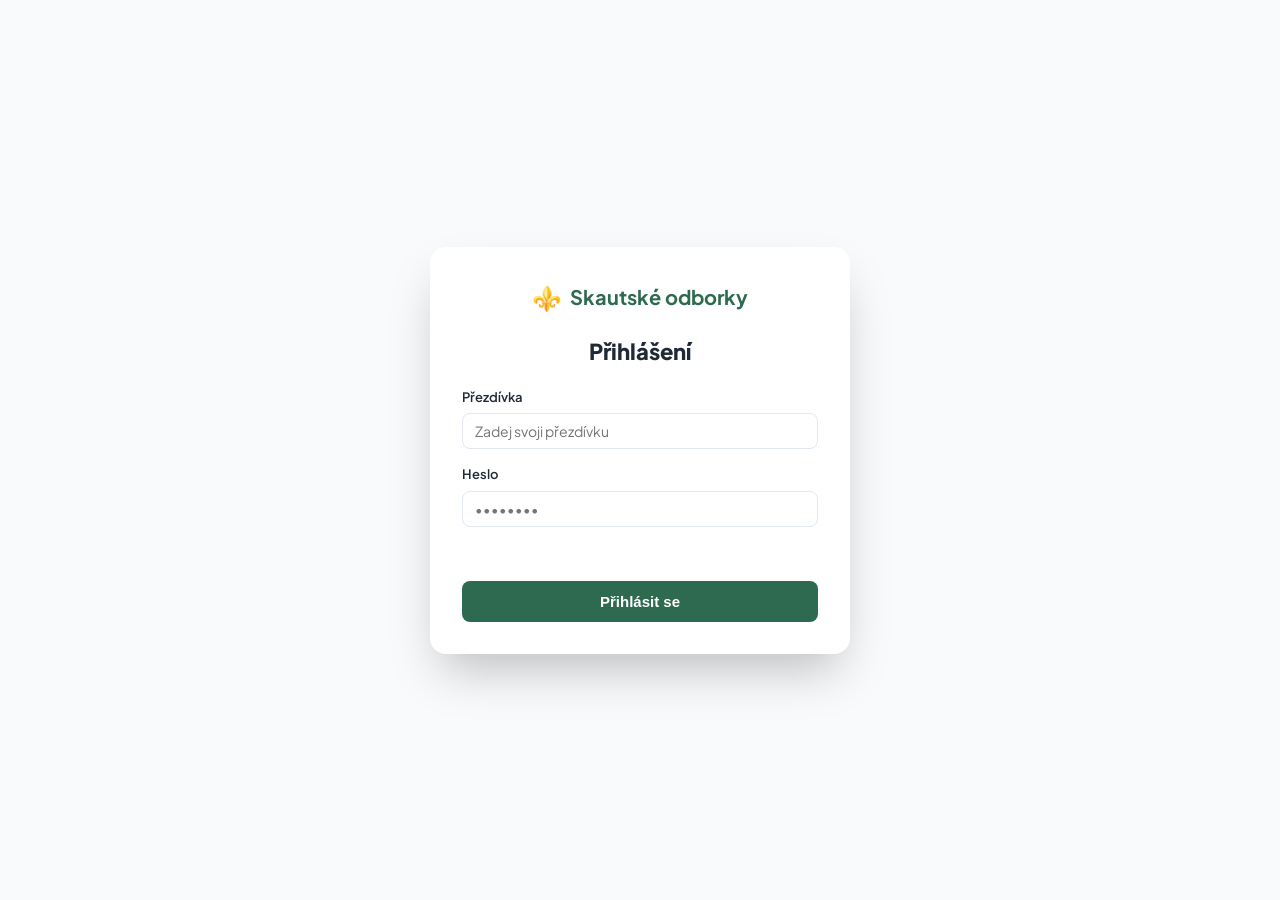
==== commit be6f564c: "upraveni nazvu souboru nasivek pro kompatibilitu" ====
--- a/index.html
+++ b/index.html
@@ -28,7 +28,7 @@
                 </div>
                 <div class="auth-error" id="login-error"></div>
                 <button type="submit" class="auth-btn">Přihlásit se</button>
-                <p class="auth-switch">Nemáš účet? <a href="#" id="to-register">Zaregistruj se</a></p>
+            <!--    <p class="auth-switch">Nemáš účet? <a href="#" id="to-register">Zaregistruj se</a></p> -->
             </form>
 
             <!-- Registrační formulář -->
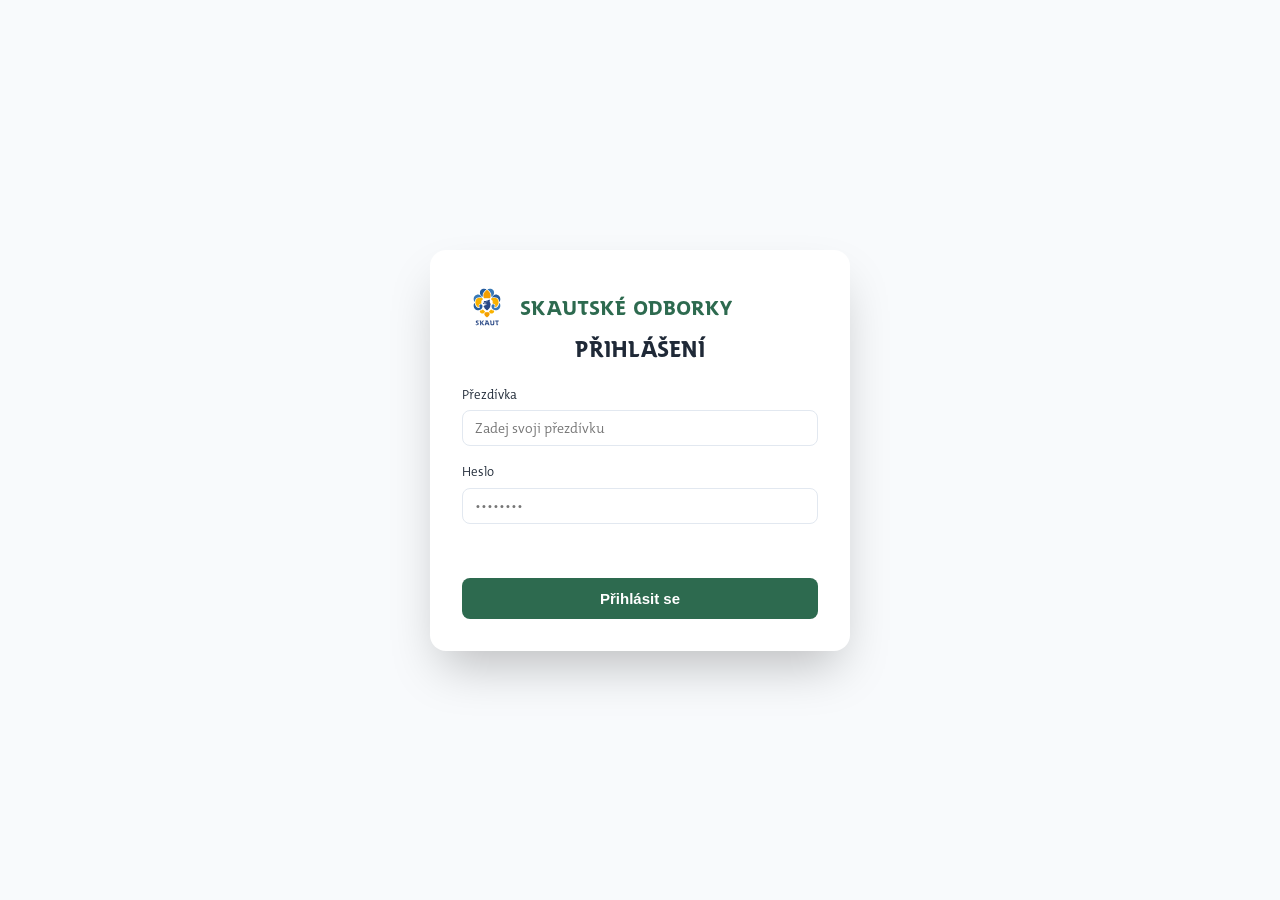
==== commit 2ef13c64: "Zmena fontu a loga v hlavni liste" ====
--- a/index.html
+++ b/index.html
@@ -5,13 +5,12 @@
     <meta name="viewport" content="width=device-width, initial-scale=1.0">
     <title>Přihlášení - Skautské odborky</title>
     <link rel="stylesheet" href="style.css">
-    <link href="https://fonts.googleapis.com/css2?family=Plus+Jakarta+Sans:wght@400;500;600;700;800&display=swap" rel="stylesheet">
 </head>
 <body class="flex justify-center items-center min-h-100vh m-0">
     <div class="auth-overlay static-overlay w-100 p-20">
         <div class="auth-card m-auto">
-            <div class="logo justify-center mb-20">
-                <span class="logo-icon">⚜️</span>
+            <div class="logo">
+                <img src="data/ikony/ruzice.svg" alt="Logo skautských odborek" class="logo-icon">
                 <h1>Skautské odborky</h1>
             </div>
 
--- a/style.css
+++ b/style.css
@@ -23,14 +23,53 @@
     --cat-duchovni: #c99a3e;
 }
 
-* { box-sizing: border-box; margin: 0; padding: 0; }
+@font-face {
+    font-family: 'TheMix';
+    src: url('data/fonty/TheMixC5-4_SemiLight.otf') format('opentype');
+    font-weight: 400 800;
+    font-style: normal;
+    font-display: swap;
+}
+
+/* Nastavení pro celou stránku */
+@font-face {
+    font-family: 'TheMix';
+    src: url('data/fonty/TheMixC5-4_SemiLight.otf') format('opentype');
+    font-weight: normal;
+    font-style: normal;
+    font-display: swap;
+}
+@font-face {
+    font-family: 'TheMix';
+    src: url('data/fonty/TheMixC5-7_Bold.otf') format('opentype');
+    font-weight: bold;
+    font-style: normal;
+    font-display: swap;
+}
+@font-face {
+    font-family: 'Nadpis';
+    src: url('data/fonty/skaut-bold-webfont.otf') format('opentype');
+    font-weight: normal;
+    font-style: normal;
+    font-display: swap;
+}
+
+* { 
+    box-sizing: border-box; 
+    margin: 0; 
+    padding: 0; 
+}
 
 body {
-    font-family: 'Plus Jakarta Sans', sans-serif;
+    font-family: 'TheMix', sans-serif;
     background-color: var(--bg-page);
     color: var(--text-main);
     line-height: 1.5;
     transition: background-color 0.35s ease;
+}
+
+h1, h2, h3, h4, h5, h6 {
+    font-family: 'Nadpis', sans-serif;
 }
 
 .container { max-width: 1200px; margin: 0 auto; padding: 0 20px; }
@@ -227,7 +266,12 @@
 .navbar { background-color: var(--bg-card); border-bottom: 1px solid var(--border); padding: 16px 0; position: sticky; top: 0; z-index: 100; }
 .nav-content { display: flex; justify-content: space-between; align-items: center; flex-wrap: wrap; gap: 16px; }
 .logo { display: flex; align-items: center; gap: 8px; }
-.logo-icon { font-size: 24px; }
+.logo-icon {
+    width: 50px;
+    height: 50px;
+    object-fit: contain;
+    flex-shrink: 0;
+}
 .logo h1 { font-size: 20px; font-weight: 700; color: var(--primary); }
 .user-panel { display: flex; align-items: center; gap: 20px; flex-wrap: wrap; }
 
